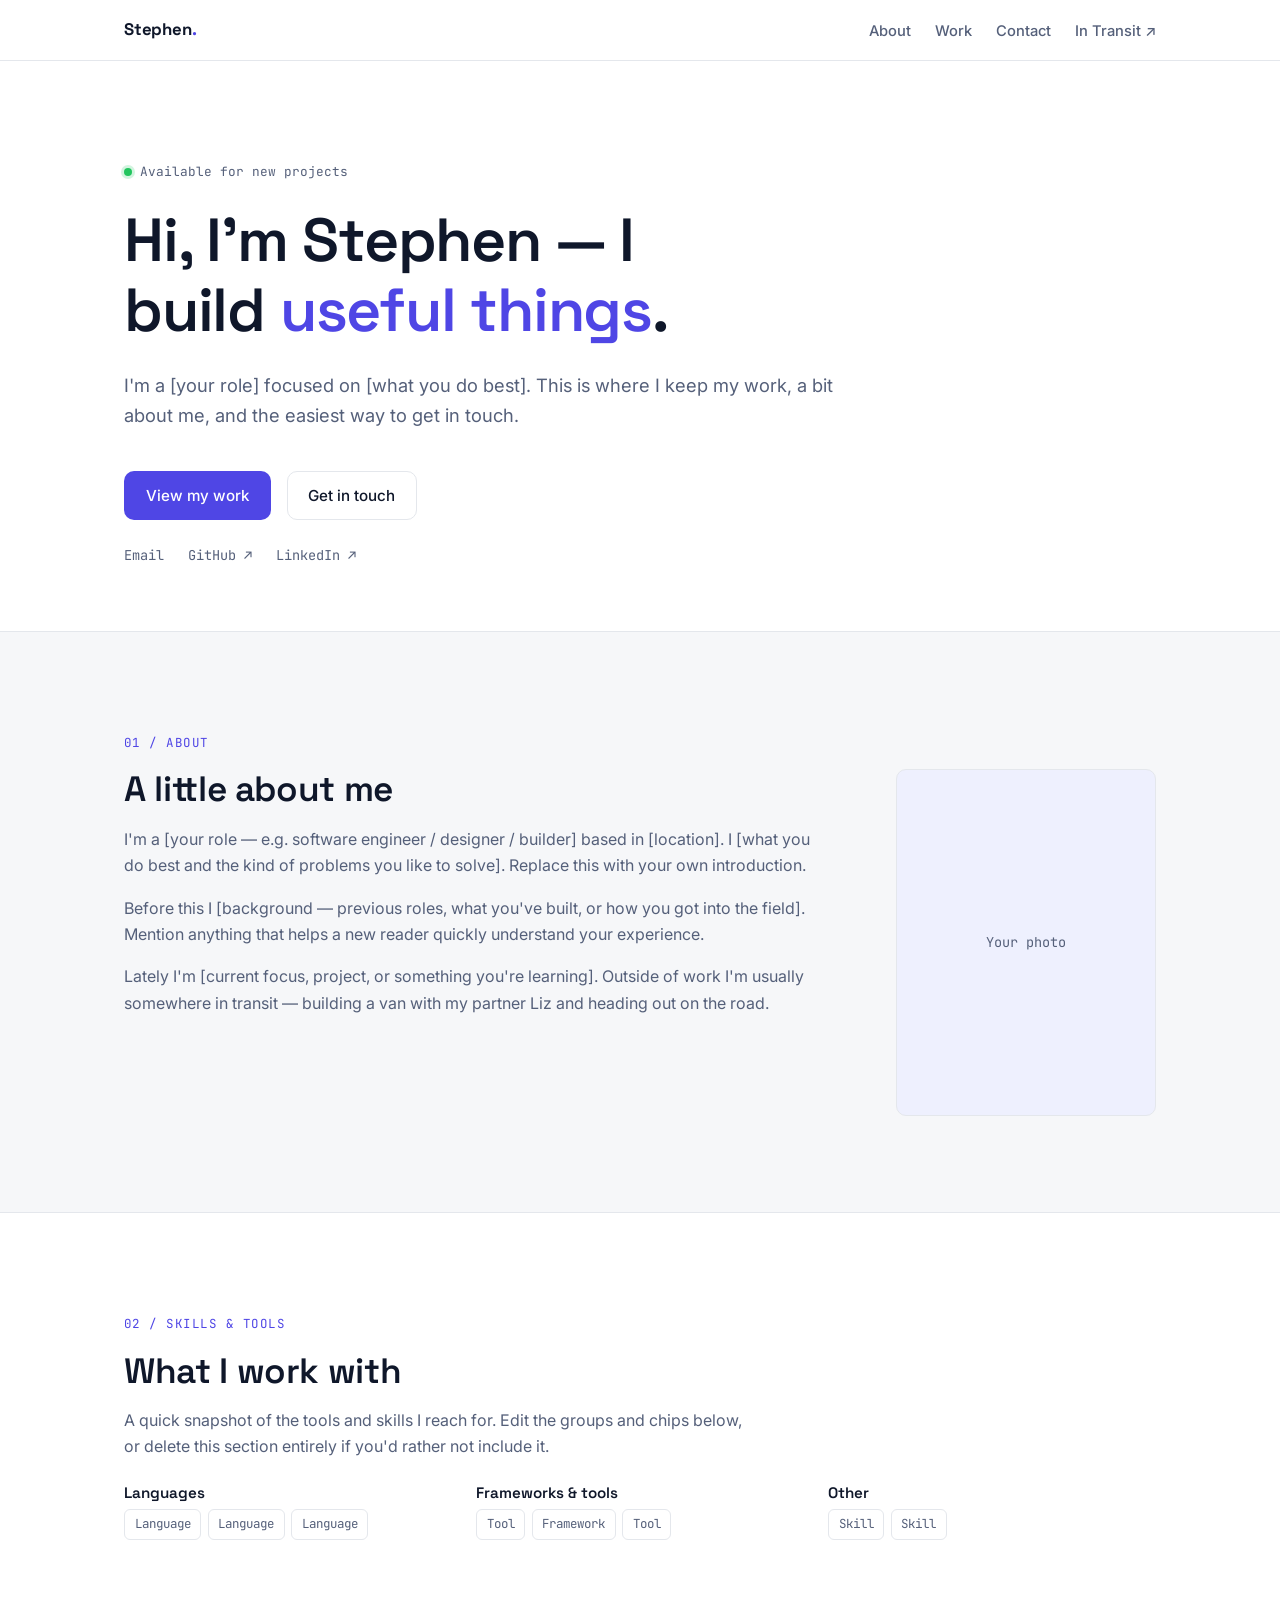
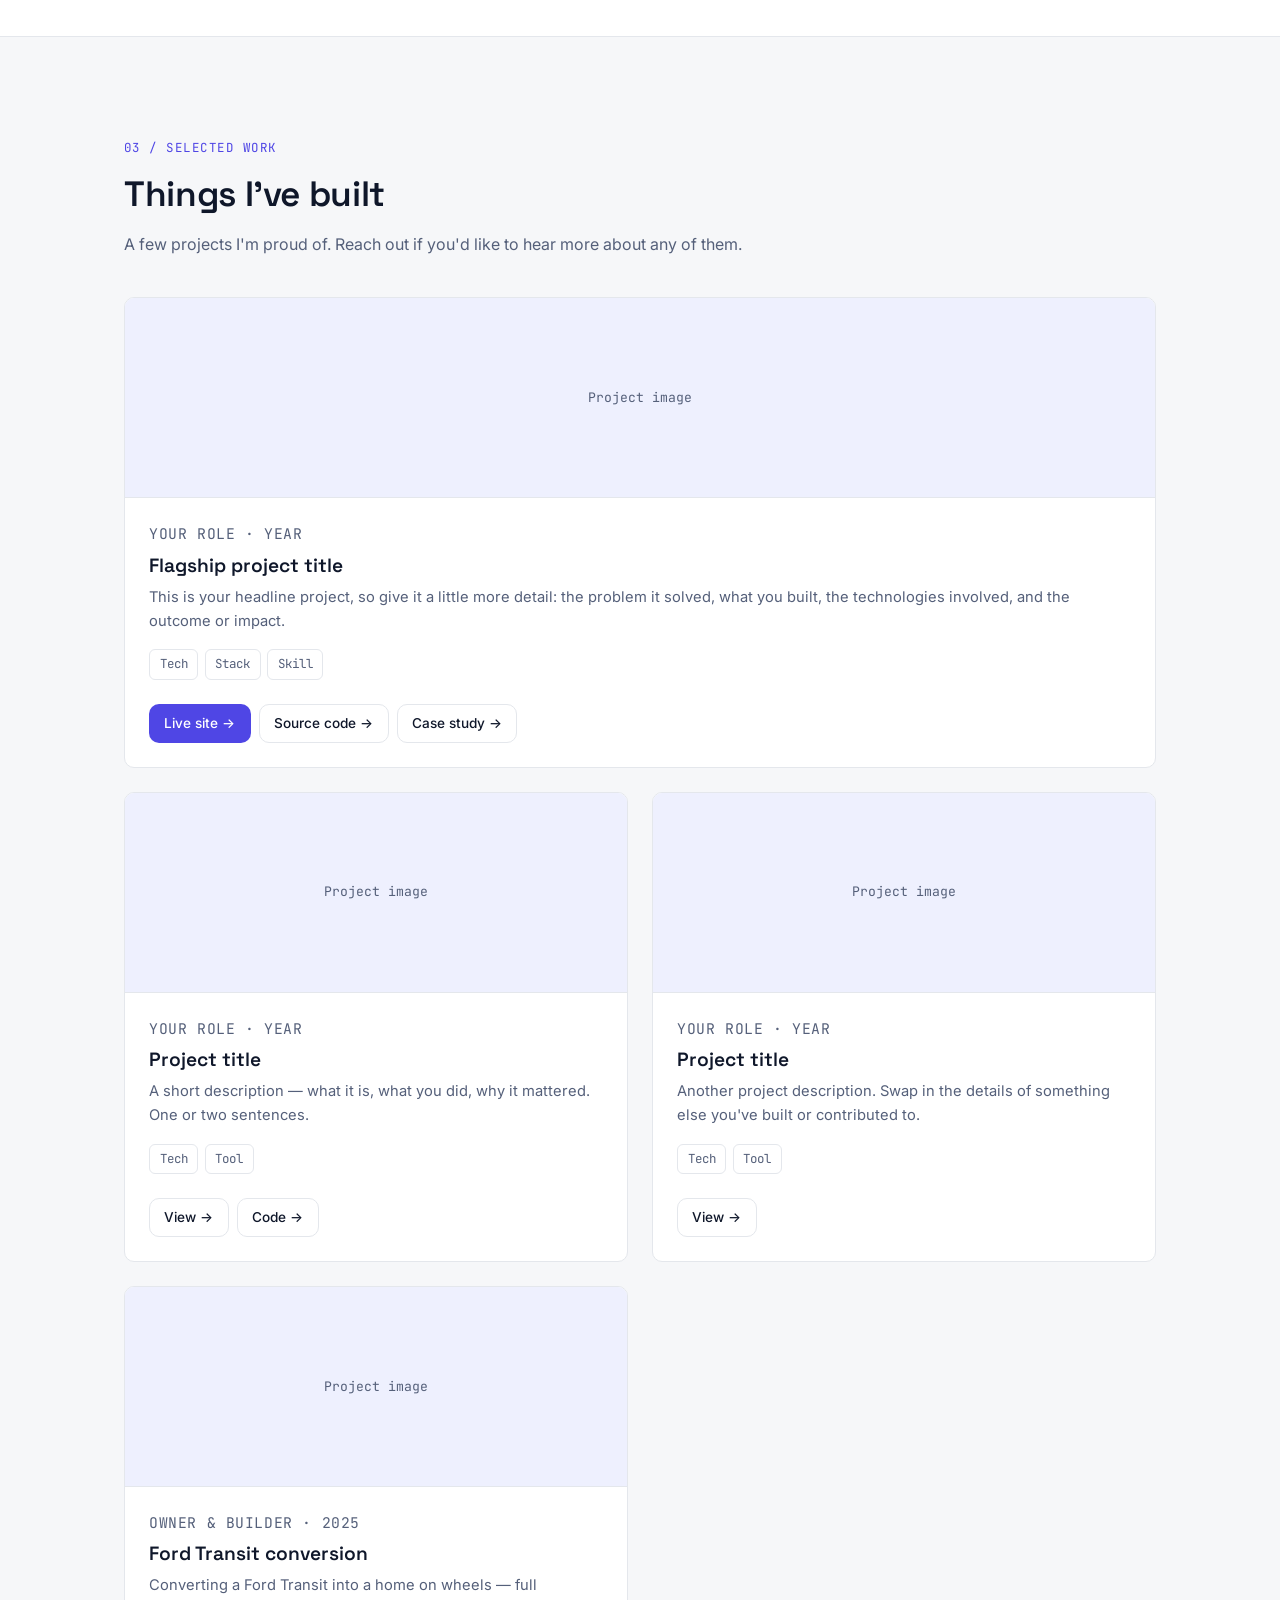
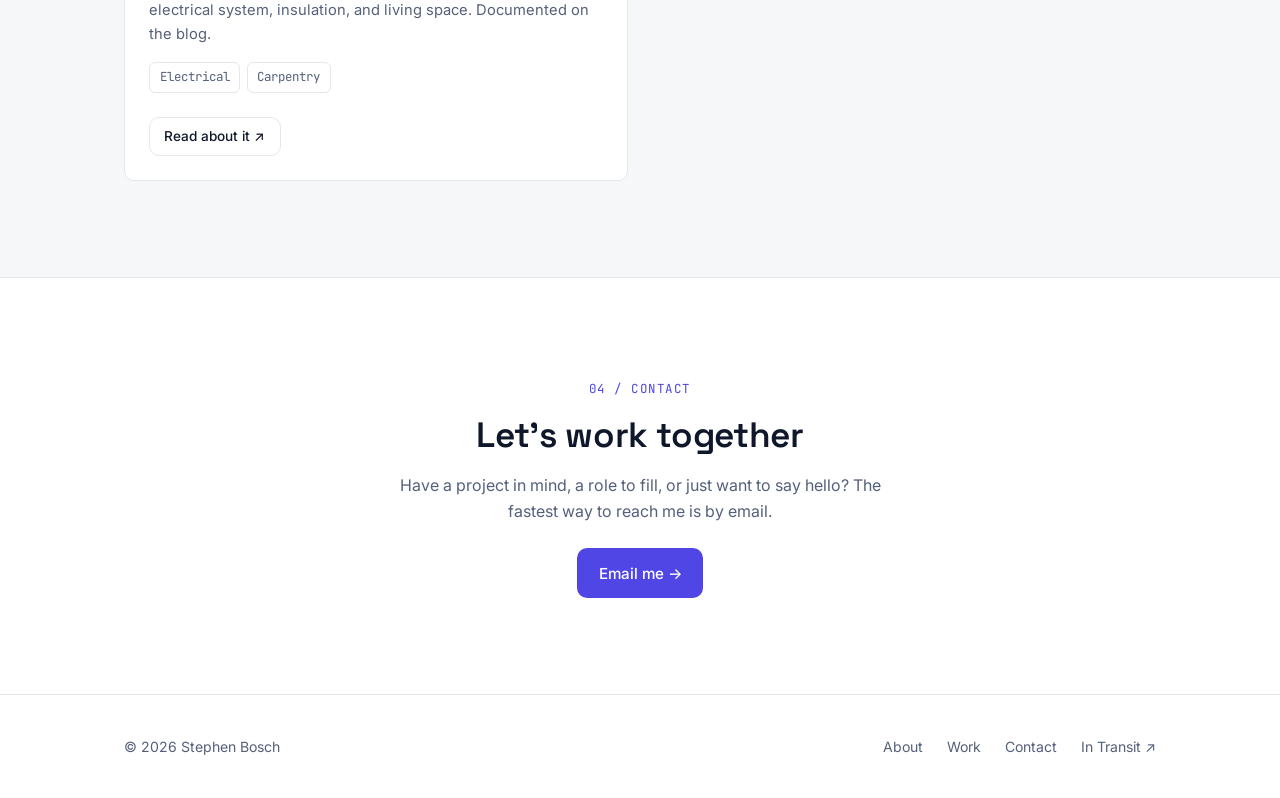
==== index.html @ b41a9374 "initial generation" ====
<!DOCTYPE html>
<html lang="en">
<head>
  <meta charset="UTF-8" />
  <meta name="viewport" content="width=device-width, initial-scale=1.0" />
  <title>Stephen Bosch — Portfolio</title>
  <meta name="description" content="Stephen Bosch — [your role]. Selected work, background, and how to get in touch." />

  <link rel="stylesheet" href="style.css" />

  <!-- Google Fonts: Space Grotesk (headings), Inter (body), JetBrains Mono (labels) -->
  <link rel="preconnect" href="https://fonts.googleapis.com" />
  <link rel="preconnect" href="https://fonts.gstatic.com" crossorigin />
  <link href="https://fonts.googleapis.com/css2?family=Inter:wght@400;500&family=JetBrains+Mono:wght@400;500&family=Space+Grotesk:wght@500;600;700&display=swap" rel="stylesheet" />
</head>

<body>

  <!-- ============================ NAV ============================ -->
  <nav class="nav">
    <div class="nav-inner">
      <!-- Your name is the logo. The <span> part shows in the accent colour. -->
      <a href="index.html" class="nav-logo">Stephen<span>.</span></a>
      <ul class="nav-links">
        <li><a href="#about">About</a></li>
        <li><a href="#work">Work</a></li>
        <li><a href="#contact">Contact</a></li>
        <!-- Link across to your travel blog -->
        <li><a href="https://2intransit.com">In Transit ↗</a></li>
      </ul>
    </div>
  </nav>


  <!-- ============================ HERO ============================ -->
  <header class="section hero">
    <div class="container">
      <!-- Optional availability line. Edit or delete. -->
      <p class="status">Available for new projects</p>

      <h1>
        <!--
          HERO HEADLINE — one short, confident line. The word wrapped in
          <span class="accent"> is shown in the accent colour.
          Examples: "Software engineer &amp; <span class='accent'>builder</span>."
                     "I design and build <span class='accent'>useful things</span>."
        -->
        Hi, I'm Stephen — I build <span class="accent">useful things</span>.
      </h1>

      <p class="hero-sub">
        <!--
          One or two sentences: what you do and who you help. This site is
          your professional home, separate from the travel blog.
          Example: "I'm a [role] focused on [what you do]. I care about
          [what matters to you in your work]."
        -->
        I'm a [your role] focused on [what you do best]. This is where I keep
        my work, a bit about me, and the easiest way to get in touch.
      </p>

      <div class="hero-actions">
        <a href="#work" class="btn btn-primary">View my work</a>
        <a href="#contact" class="btn btn-ghost">Get in touch</a>
      </div>

      <!--
        Quick links. Replace the href="#" with real URLs, or delete any you
        don't use. For email use: href="mailto:sabosch2@gmail.com"
      -->
      <div class="hero-links">
        <a href="mailto:sabosch2@gmail.com">Email</a>
        <a href="#">GitHub ↗</a>
        <a href="#">LinkedIn ↗</a>
      </div>
    </div>
  </header>


  <!-- ============================ ABOUT / BIO ============================ -->
  <section id="about" class="section section--alt">
    <div class="container">
      <span class="eyebrow">01 / About</span>
      <div class="about-grid">
        <div class="about-body">
          <h2>A little about me</h2>

          <!--
            BIO — 2 to 4 short paragraphs, written in the first person.
            A good structure:
              1. Who you are and what you do now.
              2. Your background and experience.
              3. What you're working on or excited about.
          -->
          <p style="margin-top: var(--sp-2);">
            I'm a [your role — e.g. software engineer / designer / builder]
            based in [location]. I [what you do best and the kind of problems
            you like to solve]. Replace this with your own introduction.
          </p>
          <p>
            Before this I [background — previous roles, what you've built, or
            how you got into the field]. Mention anything that helps a new
            reader quickly understand your experience.
          </p>
          <p>
            Lately I'm [current focus, project, or something you're learning].
            Outside of work I'm usually somewhere in transit — building a van
            with my partner Liz and heading out on the road.
          </p>

          <!--
            OPTIONAL: résumé / CV link. Add your file to the repo (e.g.
            cv.pdf next to this page) then uncomment the button below.
          -->
          <!-- <a href="cv.pdf" class="btn btn-ghost btn--sm" style="margin-top: var(--sp-3);">Download CV →</a> -->
        </div>

        <!-- Photo. Replace the placeholder text with an <img> when ready:
             <img src="stephen.jpg" alt="Stephen Bosch" /> -->
        <div class="about-photo">
          <span>Your photo</span>
        </div>
      </div>
    </div>
  </section>


  <!-- ============================ SKILLS ============================ -->
  <section id="skills" class="section">
    <div class="container">
      <span class="eyebrow">02 / Skills &amp; tools</span>
      <h2>What I work with</h2>
      <p class="section-lead">
        A quick snapshot of the tools and skills I reach for. Edit the groups
        and chips below, or delete this section entirely if you'd rather not
        include it.
      </p>

      <!-- Each "skill-group" is a labelled cluster of chips. Copy a group to add more. -->
      <div class="skills-groups">
        <div class="skill-group">
          <h3>Languages</h3>
          <div class="chips">
            <span class="chip">Language</span>
            <span class="chip">Language</span>
            <span class="chip">Language</span>
          </div>
        </div>
        <div class="skill-group">
          <h3>Frameworks &amp; tools</h3>
          <div class="chips">
            <span class="chip">Tool</span>
            <span class="chip">Framework</span>
            <span class="chip">Tool</span>
          </div>
        </div>
        <div class="skill-group">
          <h3>Other</h3>
          <div class="chips">
            <span class="chip">Skill</span>
            <span class="chip">Skill</span>
          </div>
        </div>
      </div>
    </div>
  </section>


  <!-- ============================ PROJECTS ============================ -->
  <!--
    HOW THIS SECTION WORKS
    ----------------------
    Each project is one ".card" block. To add a project, copy a whole card
    (from <article class="card"> to its </article>) and paste it in the grid.
    To remove one, delete the whole block.

    Card parts:
      • Media  — a screenshot/photo, or the placeholder box.
      • Role   — your role and year (e.g. "Lead developer · 2024").
      • Title  — the project name.
      • Text   — 1–3 sentences: what it is, what you did, the result.
      • Tags   — the tech / tools used (the small chips).
      • Links  — buttons to a live site, code, or a write-up.

    Add class "card--featured" to make a card span the full width (see the
    first one) — use it to highlight your strongest project.
  -->
  <section id="work" class="section section--alt">
    <div class="container">
      <span class="eyebrow">03 / Selected work</span>
      <h2>Things I've built</h2>
      <p class="section-lead">
        A few projects I'm proud of. Reach out if you'd like to hear more
        about any of them.
      </p>

      <div class="project-grid">

        <!-- ===== FEATURED PROJECT (full width) ===== -->
        <article class="card card--featured">
          <!-- Real image: replace this line with
               <div class="card-media"><img src="project-one.jpg" alt="..." /></div> -->
          <div class="card-media">Project image</div>
          <div class="card-body">
            <p class="card-role">Your role · Year</p>
            <h3>Flagship project title</h3>
            <p>
              This is your headline project, so give it a little more detail:
              the problem it solved, what you built, the technologies involved,
              and the outcome or impact.
            </p>
            <div class="card-tags">
              <span class="chip">Tech</span>
              <span class="chip">Stack</span>
              <span class="chip">Skill</span>
            </div>
            <div class="card-links">
              <a href="#" class="btn btn-primary btn--sm">Live site →</a>
              <a href="#" class="btn btn-ghost btn--sm">Source code →</a>
              <a href="#" class="btn btn-ghost btn--sm">Case study →</a>
            </div>
          </div>
        </article>

        <!-- ===== PROJECT CARD (copy this block for each new project) ===== -->
        <article class="card">
          <div class="card-media">Project image</div>
          <div class="card-body">
            <p class="card-role">Your role · Year</p>
            <h3>Project title</h3>
            <p>
              A short description — what it is, what you did, why it mattered.
              One or two sentences.
            </p>
            <div class="card-tags">
              <span class="chip">Tech</span>
              <span class="chip">Tool</span>
            </div>
            <div class="card-links">
              <a href="#" class="btn btn-ghost btn--sm">View →</a>
              <a href="#" class="btn btn-ghost btn--sm">Code →</a>
            </div>
          </div>
        </article>

        <!-- ===== PROJECT CARD ===== -->
        <article class="card">
          <div class="card-media">Project image</div>
          <div class="card-body">
            <p class="card-role">Your role · Year</p>
            <h3>Project title</h3>
            <p>
              Another project description. Swap in the details of something
              else you've built or contributed to.
            </p>
            <div class="card-tags">
              <span class="chip">Tech</span>
              <span class="chip">Tool</span>
            </div>
            <div class="card-links">
              <a href="#" class="btn btn-ghost btn--sm">View →</a>
            </div>
          </div>
        </article>

        <!-- ===== EXAMPLE: THE VAN BUILD =====
             A filled-in example so you can see how a real card looks.
             Keep it, edit it, or delete it. -->
        <article class="card">
          <div class="card-media">Project image</div>
          <div class="card-body">
            <p class="card-role">Owner &amp; builder · 2025</p>
            <h3>Ford Transit conversion</h3>
            <p>
              Converting a Ford Transit into a home on wheels — full electrical
              system, insulation, and living space. Documented on the blog.
            </p>
            <div class="card-tags">
              <span class="chip">Electrical</span>
              <span class="chip">Carpentry</span>
            </div>
            <div class="card-links">
              <a href="https://2intransit.com" class="btn btn-ghost btn--sm">Read about it ↗</a>
            </div>
          </div>
        </article>

      </div>
    </div>
  </section>


  <!-- ============================ CONTACT ============================ -->
  <section id="contact" class="section">
    <div class="container contact">
      <span class="eyebrow">04 / Contact</span>
      <h2>Let's work together</h2>
      <p>
        <!-- A line inviting people to reach out. Edit to taste. -->
        Have a project in mind, a role to fill, or just want to say hello?
        The fastest way to reach me is by email.
      </p>
      <a href="mailto:sabosch2@gmail.com" class="btn btn-primary">Email me →</a>
    </div>
  </section>


  <!-- ============================ FOOTER ============================ -->
  <footer class="footer">
    <div class="footer-inner">
      <p>© <span id="year"></span> Stephen Bosch</p>
      <nav class="footer-links">
        <a href="#about">About</a>
        <a href="#work">Work</a>
        <a href="#contact">Contact</a>
        <a href="https://2intransit.com">In Transit ↗</a>
      </nav>
    </div>
  </footer>

  <!-- Fills in the current year automatically -->
  <script>document.getElementById('year').textContent = new Date().getFullYear();</script>

</body>
</html>
---- style.css ----
/* =========================================================================
   stephen-bosch.com — portfolio stylesheet
   -------------------------------------------------------------------------
   This is a STANDALONE site, separate from the In Transit travel blog.
   It has its own look on purpose: a modern, technical portfolio style
   rather than the warm serif style of 2intransit.com.

   The file is organised top-to-bottom:
     1. Design tokens (colours, fonts, spacing) — change these to re-theme.
     2. Base / resets
     3. Layout helpers (container, sections)
     4. Navigation
     5. Buttons
     6. Hero
     7. About / bio
     8. Skills
     9. Projects
     10. Contact + footer
     11. Responsive tweaks
   ========================================================================= */

/* ============================ 1. DESIGN TOKENS ========================== */
:root {
  /* Colours — tweak the accent to re-brand the whole site */
  --bg:          #ffffff;   /* page background */
  --bg-alt:      #f6f7f9;   /* tinted section background */
  --ink:         #0f172a;   /* main text (near-black navy) */
  --ink-soft:    #55607a;   /* muted / secondary text */
  --line:        #e4e7ec;   /* borders and dividers */
  --accent:      #4f46e5;   /* primary accent (indigo) */
  --accent-dark: #3f37c9;   /* accent on hover */
  --accent-soft: #eef0fe;   /* very light accent tint */

  /* Fonts — loaded from Google Fonts in index.html <head> */
  --font-head: 'Space Grotesk', 'Segoe UI', system-ui, sans-serif;
  --font-body: 'Inter', system-ui, -apple-system, sans-serif;
  --font-mono: 'JetBrains Mono', ui-monospace, 'SF Mono', monospace;

  /* Spacing scale */
  --sp-1: 0.5rem;
  --sp-2: 1rem;
  --sp-3: 1.5rem;
  --sp-4: 2.5rem;
  --sp-5: 4rem;
  --sp-6: 6rem;

  --maxw: 1080px;   /* max content width */
  --radius: 10px;   /* rounded-corner size */
}

/* ============================ 2. BASE / RESET =========================== */
* { box-sizing: border-box; margin: 0; padding: 0; }

html { scroll-behavior: smooth; }

body {
  font-family: var(--font-body);
  color: var(--ink);
  background: var(--bg);
  line-height: 1.65;
  -webkit-font-smoothing: antialiased;
}

h1, h2, h3 { font-family: var(--font-head); line-height: 1.15; font-weight: 600; }
h1 { font-size: clamp(2.4rem, 6vw, 3.8rem); letter-spacing: -0.02em; }
h2 { font-size: clamp(1.6rem, 3.5vw, 2.2rem); letter-spacing: -0.01em; }
h3 { font-size: 1.2rem; }

p { color: var(--ink-soft); }

a { color: var(--accent); text-decoration: none; transition: color 150ms ease; }
a:hover { color: var(--accent-dark); }

/* Small monospace label used above section headings, e.g. "01 / ABOUT" */
.eyebrow {
  font-family: var(--font-mono);
  font-size: 0.78rem;
  letter-spacing: 0.12em;
  text-transform: uppercase;
  color: var(--accent);
  display: inline-block;
  margin-bottom: var(--sp-2);
}

/* ============================ 3. LAYOUT ================================= */
.container { max-width: var(--maxw); margin-inline: auto; padding-inline: var(--sp-3); }

.section { padding-block: var(--sp-6); }
.section--alt { background: var(--bg-alt); border-block: 1px solid var(--line); }
.section-lead { max-width: 620px; margin-top: var(--sp-2); }

/* ============================ 4. NAVIGATION ============================= */
.nav {
  position: sticky; top: 0; z-index: 50;
  background: rgba(255,255,255,0.85);
  backdrop-filter: saturate(180%) blur(10px);
  border-bottom: 1px solid var(--line);
}
.nav-inner {
  max-width: var(--maxw); margin-inline: auto;
  padding: var(--sp-2) var(--sp-3);
  display: flex; align-items: center; justify-content: space-between;
}
.nav-logo {
  font-family: var(--font-head); font-weight: 700; font-size: 1.05rem;
  color: var(--ink); letter-spacing: -0.01em;
}
.nav-logo span { color: var(--accent); }
.nav-links { list-style: none; display: flex; gap: var(--sp-3); align-items: center; }
.nav-links a { color: var(--ink-soft); font-size: 0.92rem; font-weight: 500; }
.nav-links a:hover { color: var(--ink); }

/* ============================ 5. BUTTONS =============================== */
.btn {
  display: inline-flex; align-items: center; gap: 0.4rem;
  font-family: var(--font-body); font-weight: 500; font-size: 0.95rem;
  padding: 0.7rem 1.3rem; border-radius: var(--radius);
  border: 1px solid transparent; cursor: pointer;
  transition: background 150ms ease, border-color 150ms ease, color 150ms ease;
}
.btn-primary { background: var(--accent); color: #fff; }
.btn-primary:hover { background: var(--accent-dark); color: #fff; }
.btn-ghost { background: transparent; color: var(--ink); border-color: var(--line); }
.btn-ghost:hover { border-color: var(--accent); color: var(--accent); }
.btn--sm { padding: 0.45rem 0.9rem; font-size: 0.85rem; }

/* ============================ 6. HERO ================================== */
.hero { padding-block: var(--sp-6) var(--sp-5); }
.hero .status {
  font-family: var(--font-mono); font-size: 0.8rem; color: var(--ink-soft);
  display: inline-flex; align-items: center; gap: 0.5rem; margin-bottom: var(--sp-3);
}
.hero .status::before {
  content: ""; width: 8px; height: 8px; border-radius: 50%;
  background: #22c55e; box-shadow: 0 0 0 3px rgba(34,197,94,0.2);
}
.hero h1 { max-width: 15ch; }
.hero h1 .accent { color: var(--accent); }
.hero-sub { font-size: 1.15rem; max-width: 60ch; margin-top: var(--sp-3); }
.hero-actions { display: flex; gap: var(--sp-2); margin-top: var(--sp-4); flex-wrap: wrap; }

/* Row of small text links (email / GitHub / LinkedIn) under the hero */
.hero-links { display: flex; gap: var(--sp-3); margin-top: var(--sp-3); flex-wrap: wrap; }
.hero-links a { font-family: var(--font-mono); font-size: 0.85rem; color: var(--ink-soft); }
.hero-links a:hover { color: var(--accent); }

/* ============================ 7. ABOUT / BIO =========================== */
.about-grid {
  display: grid; grid-template-columns: 1fr 260px; gap: var(--sp-5); align-items: start;
}
.about-body p + p { margin-top: var(--sp-2); }
.about-photo {
  aspect-ratio: 3 / 4; border-radius: var(--radius);
  background: var(--accent-soft); border: 1px solid var(--line);
  display: flex; align-items: center; justify-content: center;
  color: var(--ink-soft); font-family: var(--font-mono); font-size: 0.85rem;
  overflow: hidden;
}
.about-photo img { width: 100%; height: 100%; object-fit: cover; }

/* ============================ 8. SKILLS =============================== */
.skills-groups { display: grid; grid-template-columns: repeat(auto-fit, minmax(220px, 1fr)); gap: var(--sp-3); margin-top: var(--sp-3); }
.skill-group h3 { font-size: 0.95rem; margin-bottom: var(--sp-1); }
.chips { display: flex; flex-wrap: wrap; gap: 0.4rem; }
.chip {
  font-family: var(--font-mono); font-size: 0.78rem; color: var(--ink-soft);
  background: var(--bg); border: 1px solid var(--line);
  padding: 0.25rem 0.6rem; border-radius: 6px;
}

/* ============================ 9. PROJECTS ============================= */
.project-grid { display: grid; grid-template-columns: repeat(auto-fill, minmax(340px, 1fr)); gap: var(--sp-3); margin-top: var(--sp-4); }
.card {
  display: flex; flex-direction: column;
  border: 1px solid var(--line); border-radius: var(--radius); overflow: hidden;
  background: var(--bg); transition: border-color 150ms ease, transform 150ms ease, box-shadow 150ms ease;
}
.card:hover { border-color: var(--accent); transform: translateY(-2px); box-shadow: 0 10px 30px rgba(15,23,42,0.06); }
.card--featured { grid-column: 1 / -1; }

.card-media {
  height: 200px; background: var(--accent-soft);
  display: flex; align-items: center; justify-content: center;
  color: var(--ink-soft); font-family: var(--font-mono); font-size: 0.82rem;
  border-bottom: 1px solid var(--line);
}
.card-media img { width: 100%; height: 100%; object-fit: cover; display: block; }

.card-body { padding: var(--sp-3); display: flex; flex-direction: column; flex: 1; }
.card-role { font-family: var(--font-mono); font-size: 0.75rem; letter-spacing: 0.04em; text-transform: uppercase; color: var(--ink-soft); margin-bottom: var(--sp-1); }
.card-body h3 { margin-bottom: var(--sp-1); }
.card-body p { font-size: 0.92rem; }
.card-tags { display: flex; flex-wrap: wrap; gap: 0.4rem; margin-top: var(--sp-2); }
.card-links { display: flex; flex-wrap: wrap; gap: var(--sp-1); margin-top: auto; padding-top: var(--sp-3); }

/* ============================ 10. CONTACT + FOOTER ===================== */
.contact { text-align: center; }
.contact h2 { margin-bottom: var(--sp-2); }
.contact p { max-width: 52ch; margin-inline: auto; }
.contact .btn { margin-top: var(--sp-3); }

.footer { border-top: 1px solid var(--line); padding-block: var(--sp-4); }
.footer-inner {
  max-width: var(--maxw); margin-inline: auto; padding-inline: var(--sp-3);
  display: flex; justify-content: space-between; align-items: center; gap: var(--sp-2);
  flex-wrap: wrap; font-size: 0.88rem; color: var(--ink-soft);
}
.footer-links { display: flex; gap: var(--sp-3); }
.footer-links a { color: var(--ink-soft); }
.footer-links a:hover { color: var(--accent); }

/* ============================ 11. RESPONSIVE ========================== */
@media (max-width: 720px) {
  .about-grid { grid-template-columns: 1fr; gap: var(--sp-3); }
  .about-photo { max-width: 220px; }
  .nav-links { gap: var(--sp-2); }
  .nav-links a { font-size: 0.85rem; }
  :root { --sp-6: 4rem; --sp-5: 3rem; }
}
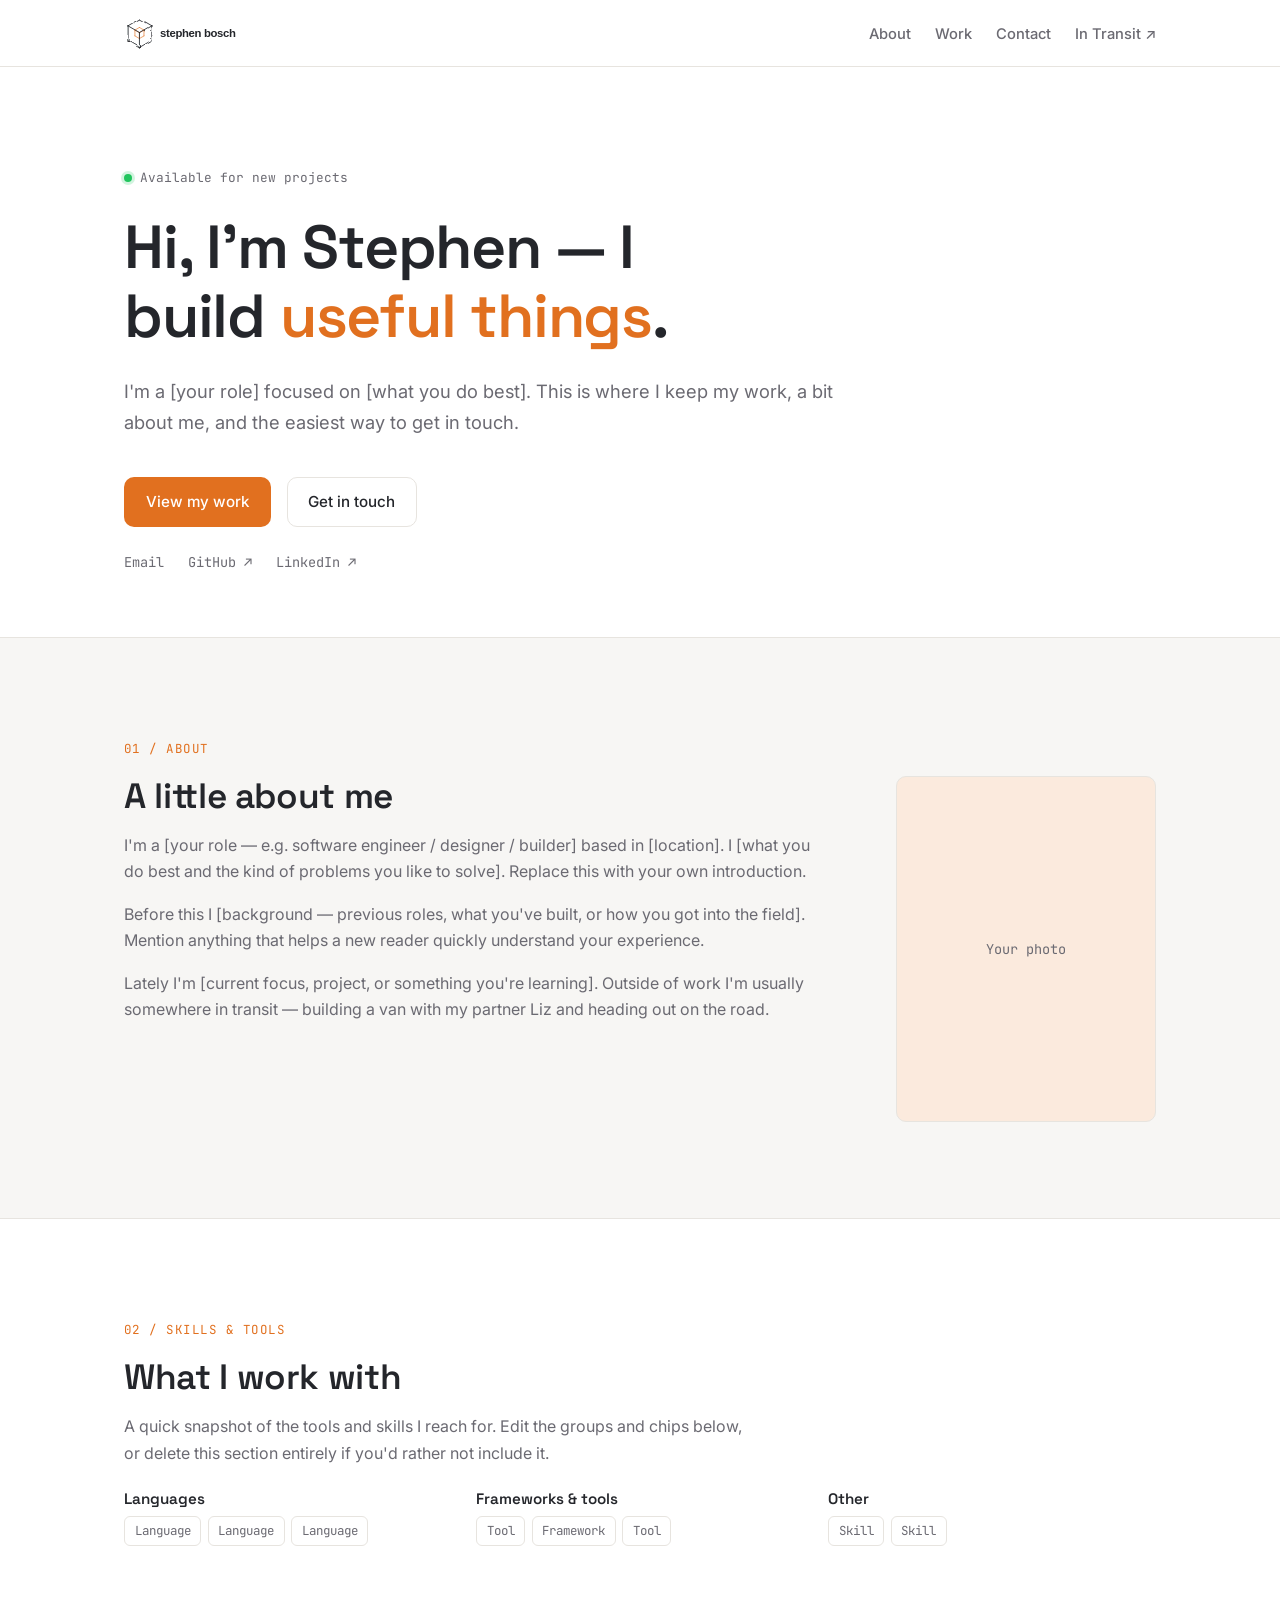
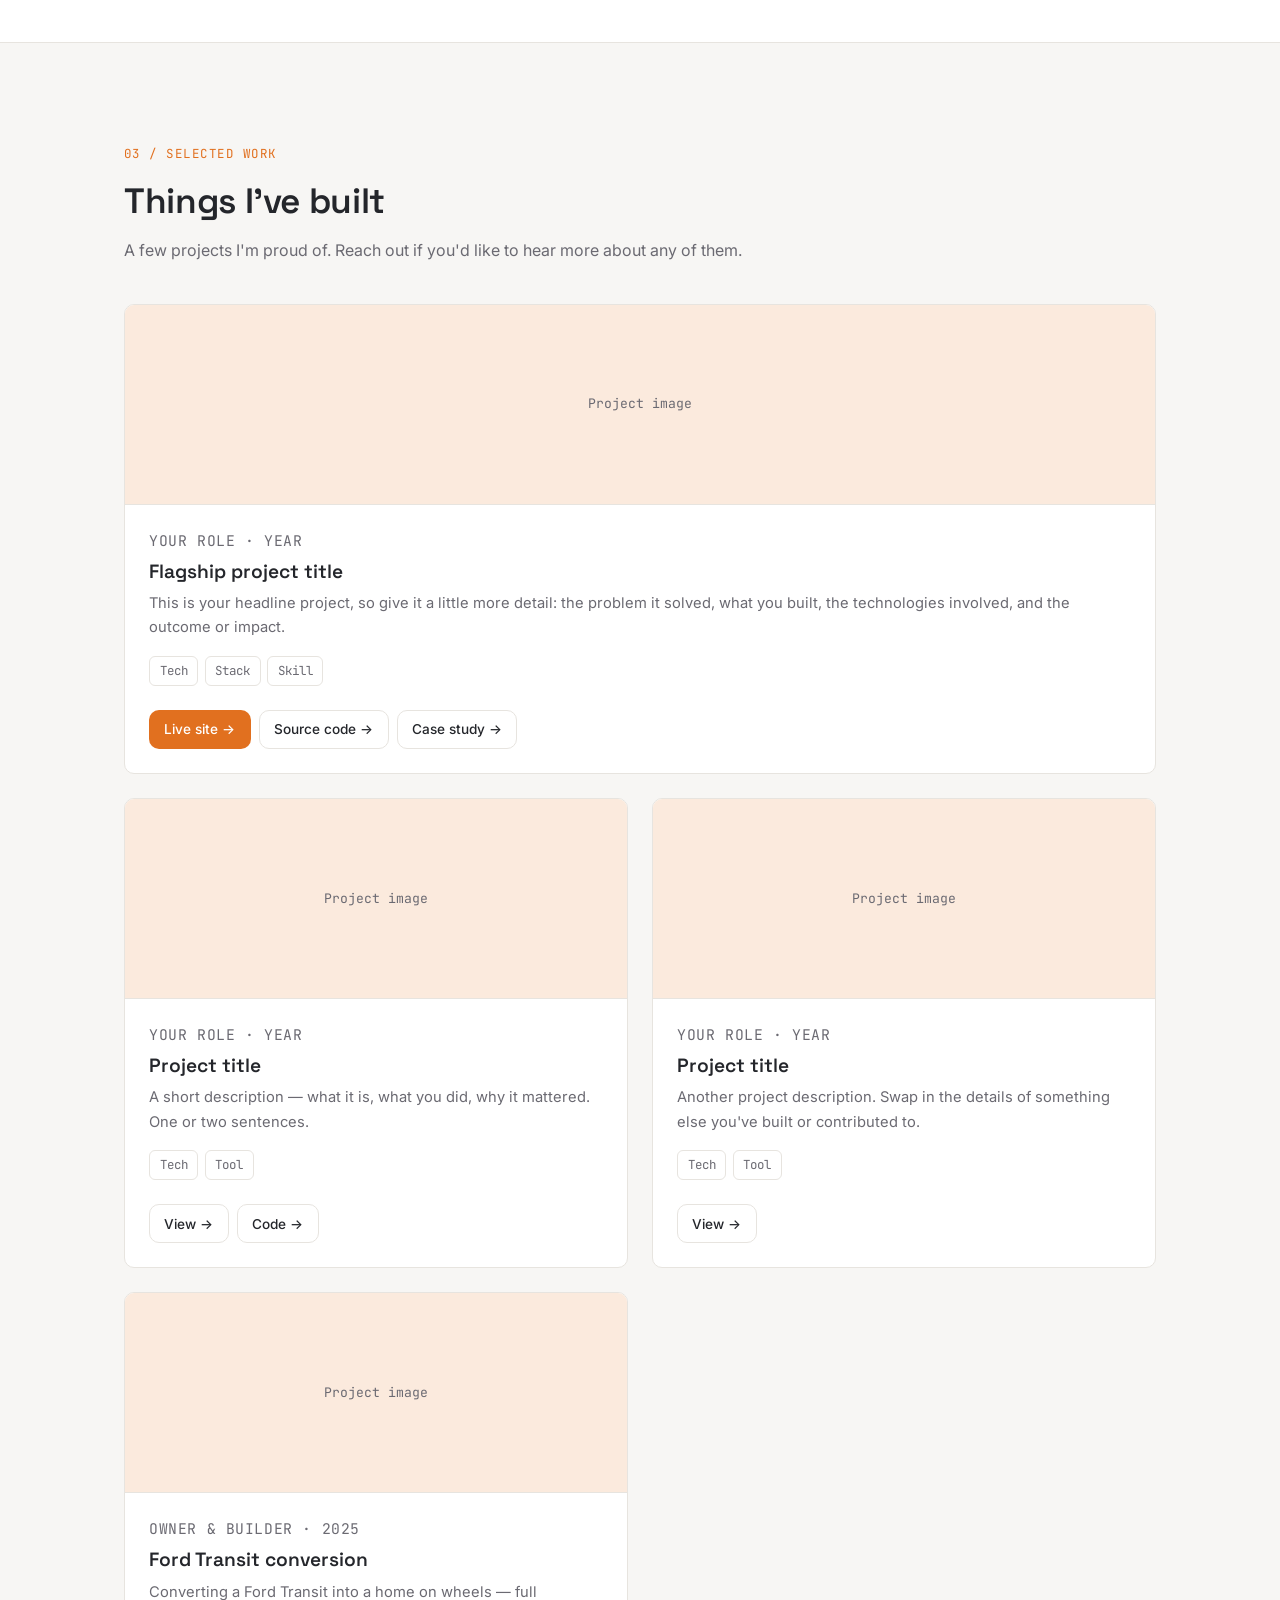
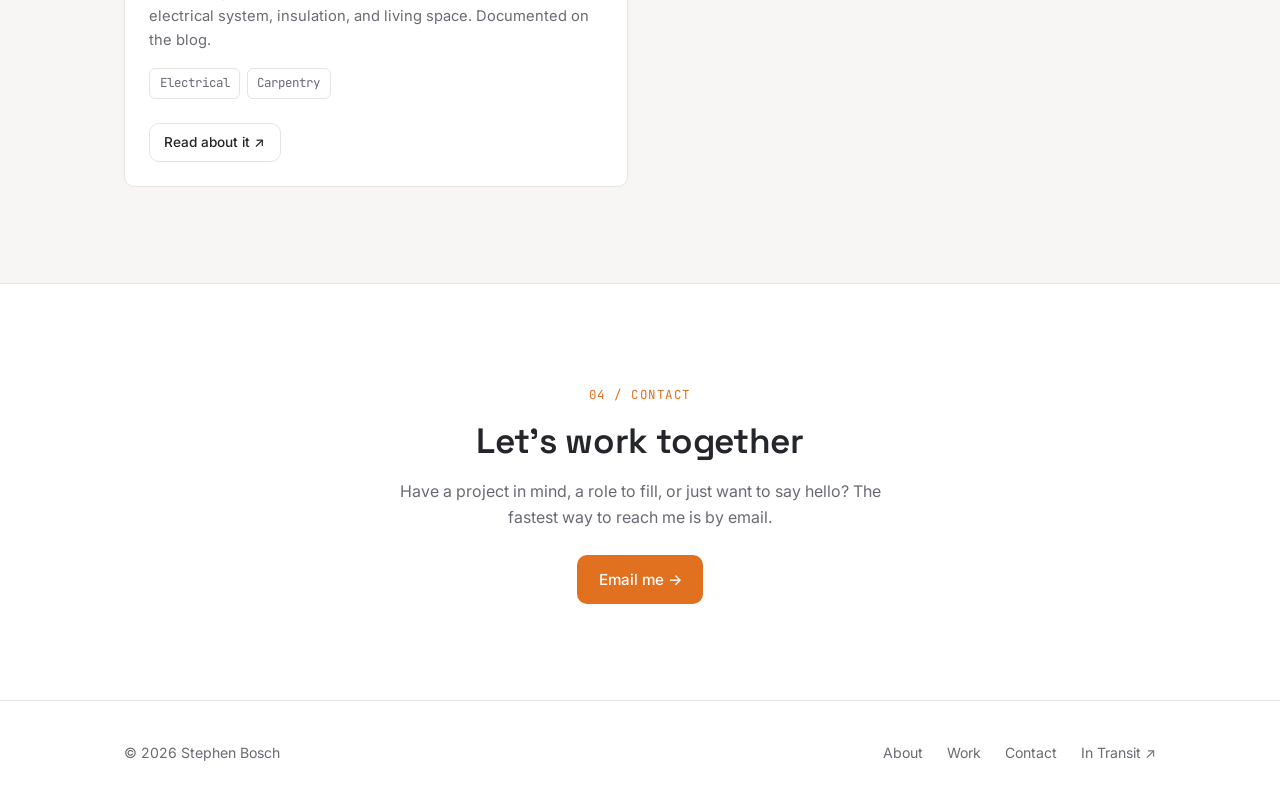
==== commit 0ac22e84: "Adding logo and other aesthetic updates" ====
--- a/index.html
+++ b/index.html
@@ -8,6 +8,11 @@
 
   <link rel="stylesheet" href="style.css" />
 
+  <!-- Favicons (the little icon shown in the browser tab) -->
+  <link rel="icon" href="assets/sb-favicon.svg" type="image/svg+xml" />
+  <link rel="icon" href="assets/sb-favicon-32.png" sizes="32x32" type="image/png" />
+  <link rel="apple-touch-icon" href="assets/sb-favicon-180.png" />
+
   <!-- Google Fonts: Space Grotesk (headings), Inter (body), JetBrains Mono (labels) -->
   <link rel="preconnect" href="https://fonts.googleapis.com" />
   <link rel="preconnect" href="https://fonts.gstatic.com" crossorigin />
@@ -19,8 +24,11 @@
   <!-- ============================ NAV ============================ -->
   <nav class="nav">
     <div class="nav-inner">
-      <!-- Your name is the logo. The <span> part shows in the accent colour. -->
-      <a href="index.html" class="nav-logo">Stephen<span>.</span></a>
+      <!-- Logo lockup (cube mark + "stephen bosch" wordmark). To go back to
+           plain text, replace the <img> with: Stephen<span>.</span> -->
+      <a href="index.html" class="nav-logo">
+        <img src="assets/sb-logo-lockup.svg" alt="Stephen Bosch" />
+      </a>
       <ul class="nav-links">
         <li><a href="#about">About</a></li>
         <li><a href="#work">Work</a></li>
--- a/style.css
+++ b/style.css
@@ -21,15 +21,16 @@
 
 /* ============================ 1. DESIGN TOKENS ========================== */
 :root {
-  /* Colours — tweak the accent to re-brand the whole site */
+  /* Colours — tweak the accent to re-brand the whole site.
+     These are matched to the logo: orange #E1701F + dark #24262B. */
   --bg:          #ffffff;   /* page background */
-  --bg-alt:      #f6f7f9;   /* tinted section background */
-  --ink:         #0f172a;   /* main text (near-black navy) */
-  --ink-soft:    #55607a;   /* muted / secondary text */
-  --line:        #e4e7ec;   /* borders and dividers */
-  --accent:      #4f46e5;   /* primary accent (indigo) */
-  --accent-dark: #3f37c9;   /* accent on hover */
-  --accent-soft: #eef0fe;   /* very light accent tint */
+  --bg-alt:      #f7f6f4;   /* tinted section background (warm) */
+  --ink:         #24262B;   /* main text (matches the logo's dark) */
+  --ink-soft:    #6b6a72;   /* muted / secondary text */
+  --line:        #e7e4df;   /* borders and dividers (warm) */
+  --accent:      #E1701F;   /* primary accent (logo orange) */
+  --accent-dark: #c25f14;   /* accent on hover */
+  --accent-soft: #fbeadd;   /* very light accent tint */
 
   /* Fonts — loaded from Google Fonts in index.html <head> */
   --font-head: 'Space Grotesk', 'Segoe UI', system-ui, sans-serif;
@@ -106,6 +107,7 @@
   color: var(--ink); letter-spacing: -0.01em;
 }
 .nav-logo span { color: var(--accent); }
+.nav-logo img { height: 34px; width: auto; display: block; }
 .nav-links { list-style: none; display: flex; gap: var(--sp-3); align-items: center; }
 .nav-links a { color: var(--ink-soft); font-size: 0.92rem; font-weight: 500; }
 .nav-links a:hover { color: var(--ink); }
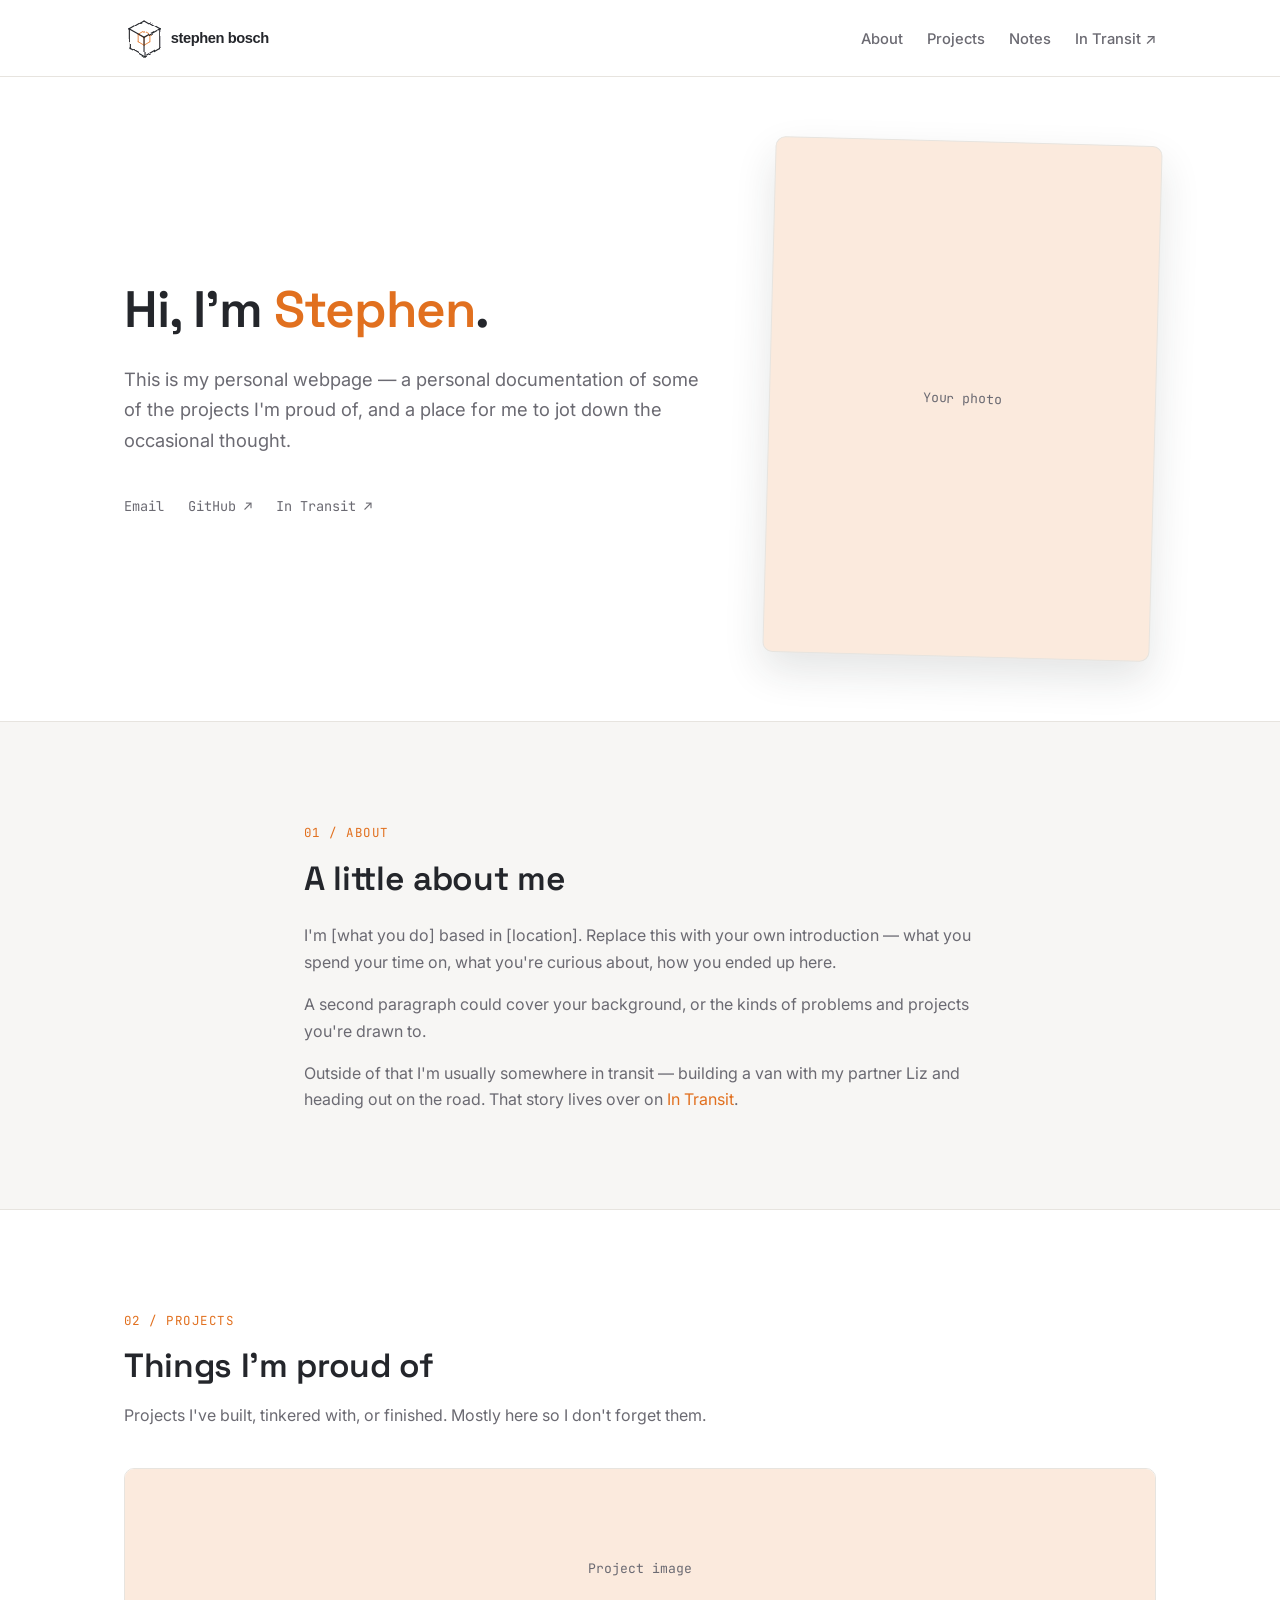
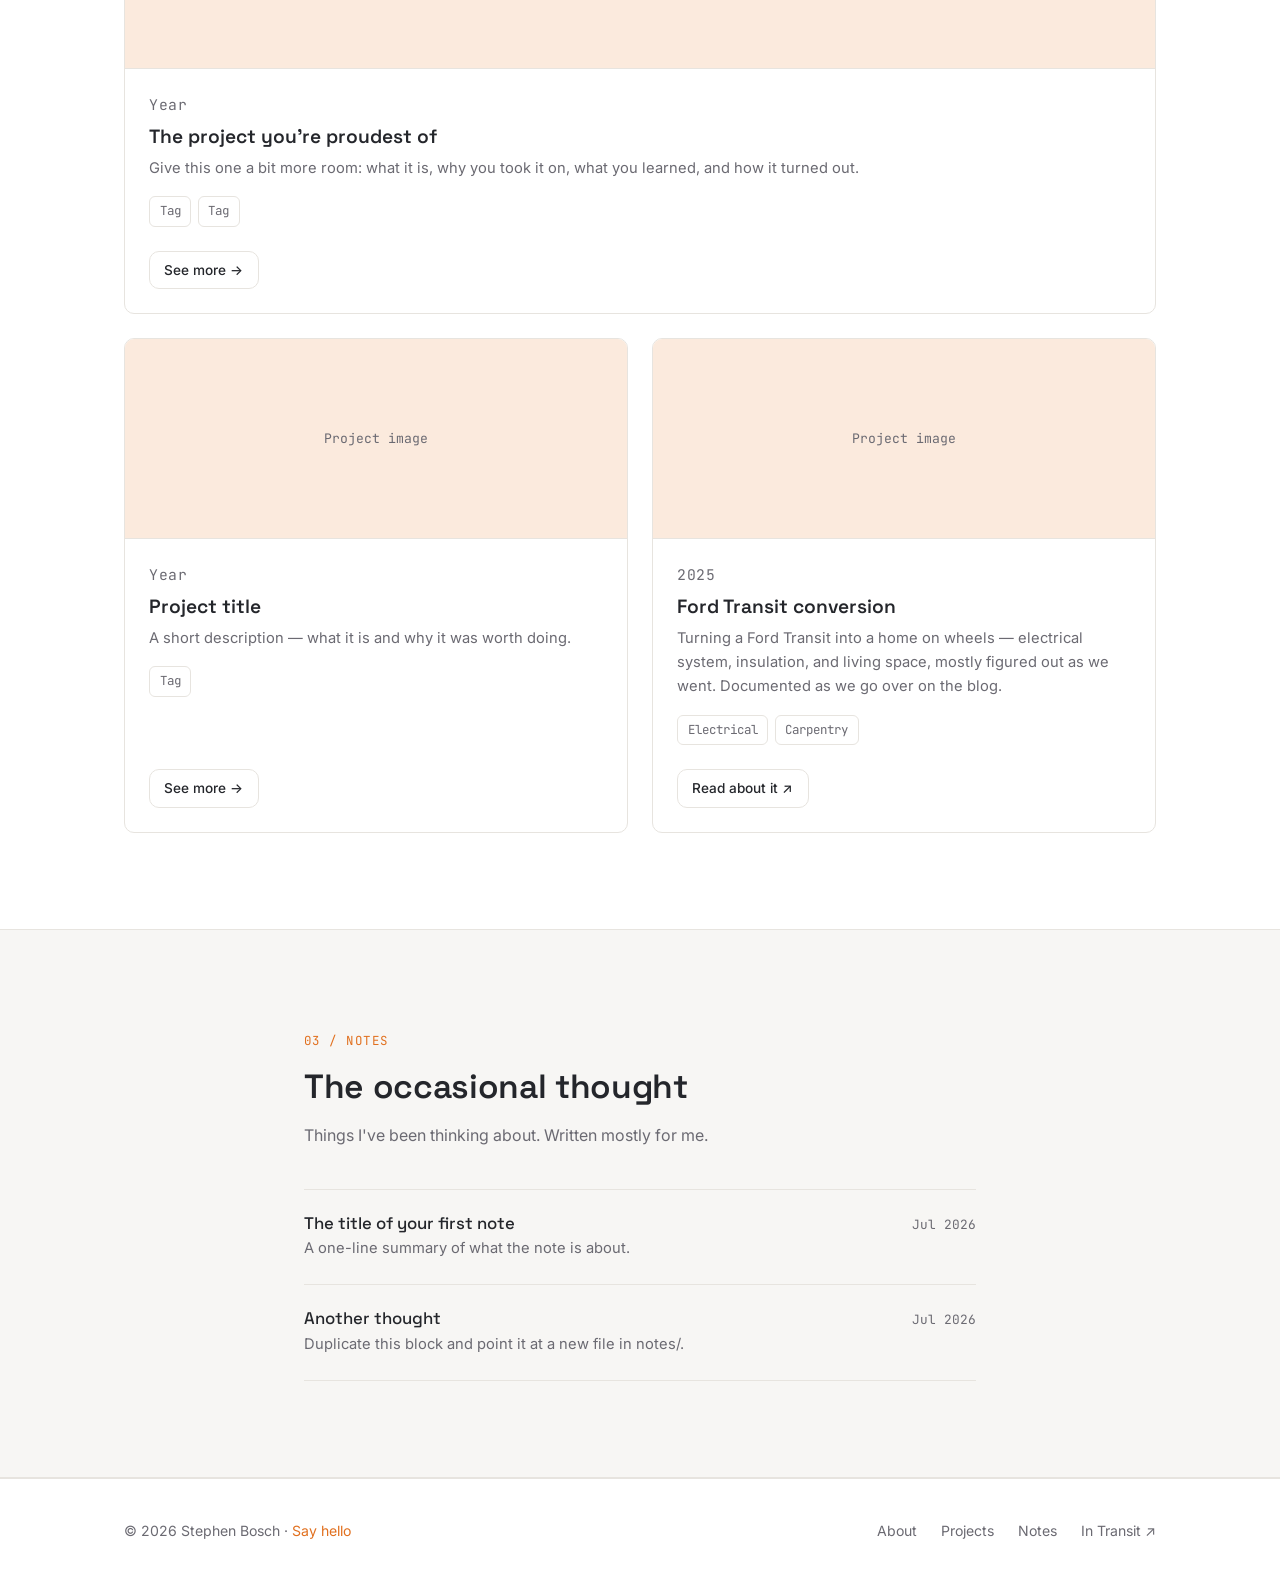
==== commit f19817a5: "misc updates" ====
--- a/index.html
+++ b/index.html
@@ -3,8 +3,8 @@
 <head>
   <meta charset="UTF-8" />
   <meta name="viewport" content="width=device-width, initial-scale=1.0" />
-  <title>Stephen Bosch — Portfolio</title>
-  <meta name="description" content="Stephen Bosch — [your role]. Selected work, background, and how to get in touch." />
+  <title>Stephen Bosch</title>
+  <meta name="description" content="Stephen Bosch's personal webpage — documentation of some of the projects I'm proud of, and a place to jot down the occasional thought." />
 
   <link rel="stylesheet" href="style.css" />
 
@@ -31,9 +31,9 @@
       </a>
       <ul class="nav-links">
         <li><a href="#about">About</a></li>
-        <li><a href="#work">Work</a></li>
-        <li><a href="#contact">Contact</a></li>
-        <!-- Link across to your travel blog -->
+        <li><a href="#projects">Projects</a></li>
+        <li><a href="#notes">Notes</a></li>
+        <!-- Link across to the travel blog -->
         <li><a href="https://2intransit.com">In Transit ↗</a></li>
       </ul>
     </div>
@@ -41,134 +41,71 @@
 
 
   <!-- ============================ HERO ============================ -->
-  <header class="section hero">
+  <!-- Intro on the left, photo on the right. -->
+  <header class="hero">
     <div class="container">
-      <!-- Optional availability line. Edit or delete. -->
-      <p class="status">Available for new projects</p>
-
-      <h1>
+      <div class="hero-grid">
+
+        <div>
+          <h1>Hi, I'm <span class="accent">Stephen</span>.</h1>
+
+          <p class="hero-sub">
+            This is my personal webpage — a personal documentation of some of
+            the projects I'm proud of, and a place for me to jot down the
+            occasional thought.
+          </p>
+
+          <!--
+            Quick links. Replace href="#" with real URLs, or delete any you
+            don't use.
+          -->
+          <div class="hero-links">
+            <a href="mailto:sabosch2@gmail.com">Email</a>
+            <a href="#">GitHub ↗</a>
+            <a href="https://2intransit.com">In Transit ↗</a>
+          </div>
+        </div>
+
         <!--
-          HERO HEADLINE — one short, confident line. The word wrapped in
-          <span class="accent"> is shown in the accent colour.
-          Examples: "Software engineer &amp; <span class='accent'>builder</span>."
-                     "I design and build <span class='accent'>useful things</span>."
+          YOUR PHOTO.
+          Once the image file is in the assets folder, replace the placeholder
+          text below with:
+            <img src="assets/stephen.jpg" alt="Stephen Bosch" />
         -->
-        Hi, I'm Stephen — I build <span class="accent">useful things</span>.
-      </h1>
-
-      <p class="hero-sub">
-        <!--
-          One or two sentences: what you do and who you help. This site is
-          your professional home, separate from the travel blog.
-          Example: "I'm a [role] focused on [what you do]. I care about
-          [what matters to you in your work]."
-        -->
-        I'm a [your role] focused on [what you do best]. This is where I keep
-        my work, a bit about me, and the easiest way to get in touch.
-      </p>
-
-      <div class="hero-actions">
-        <a href="#work" class="btn btn-primary">View my work</a>
-        <a href="#contact" class="btn btn-ghost">Get in touch</a>
+        <figure class="hero-photo">
+          <span>Your photo</span>
+        </figure>
+
       </div>
+    </div>
+  </header>
+
+
+  <!-- ============================ ABOUT ============================ -->
+  <section id="about" class="section section--alt">
+    <div class="container container--narrow">
+      <span class="eyebrow">01 / About</span>
+      <h2>A little about me</h2>
 
       <!--
-        Quick links. Replace the href="#" with real URLs, or delete any you
-        don't use. For email use: href="mailto:sabosch2@gmail.com"
+        BIO — a few short paragraphs, written in the first person. No need to
+        sell anything here; just say who you are and what you're into.
       -->
-      <div class="hero-links">
-        <a href="mailto:sabosch2@gmail.com">Email</a>
-        <a href="#">GitHub ↗</a>
-        <a href="#">LinkedIn ↗</a>
-      </div>
-    </div>
-  </header>
-
-
-  <!-- ============================ ABOUT / BIO ============================ -->
-  <section id="about" class="section section--alt">
-    <div class="container">
-      <span class="eyebrow">01 / About</span>
-      <div class="about-grid">
-        <div class="about-body">
-          <h2>A little about me</h2>
-
-          <!--
-            BIO — 2 to 4 short paragraphs, written in the first person.
-            A good structure:
-              1. Who you are and what you do now.
-              2. Your background and experience.
-              3. What you're working on or excited about.
-          -->
-          <p style="margin-top: var(--sp-2);">
-            I'm a [your role — e.g. software engineer / designer / builder]
-            based in [location]. I [what you do best and the kind of problems
-            you like to solve]. Replace this with your own introduction.
-          </p>
-          <p>
-            Before this I [background — previous roles, what you've built, or
-            how you got into the field]. Mention anything that helps a new
-            reader quickly understand your experience.
-          </p>
-          <p>
-            Lately I'm [current focus, project, or something you're learning].
-            Outside of work I'm usually somewhere in transit — building a van
-            with my partner Liz and heading out on the road.
-          </p>
-
-          <!--
-            OPTIONAL: résumé / CV link. Add your file to the repo (e.g.
-            cv.pdf next to this page) then uncomment the button below.
-          -->
-          <!-- <a href="cv.pdf" class="btn btn-ghost btn--sm" style="margin-top: var(--sp-3);">Download CV →</a> -->
-        </div>
-
-        <!-- Photo. Replace the placeholder text with an <img> when ready:
-             <img src="stephen.jpg" alt="Stephen Bosch" /> -->
-        <div class="about-photo">
-          <span>Your photo</span>
-        </div>
-      </div>
-    </div>
-  </section>
-
-
-  <!-- ============================ SKILLS ============================ -->
-  <section id="skills" class="section">
-    <div class="container">
-      <span class="eyebrow">02 / Skills &amp; tools</span>
-      <h2>What I work with</h2>
-      <p class="section-lead">
-        A quick snapshot of the tools and skills I reach for. Edit the groups
-        and chips below, or delete this section entirely if you'd rather not
-        include it.
-      </p>
-
-      <!-- Each "skill-group" is a labelled cluster of chips. Copy a group to add more. -->
-      <div class="skills-groups">
-        <div class="skill-group">
-          <h3>Languages</h3>
-          <div class="chips">
-            <span class="chip">Language</span>
-            <span class="chip">Language</span>
-            <span class="chip">Language</span>
-          </div>
-        </div>
-        <div class="skill-group">
-          <h3>Frameworks &amp; tools</h3>
-          <div class="chips">
-            <span class="chip">Tool</span>
-            <span class="chip">Framework</span>
-            <span class="chip">Tool</span>
-          </div>
-        </div>
-        <div class="skill-group">
-          <h3>Other</h3>
-          <div class="chips">
-            <span class="chip">Skill</span>
-            <span class="chip">Skill</span>
-          </div>
-        </div>
+      <div class="about-body" style="margin-top: var(--sp-3);">
+        <p>
+          I'm [what you do] based in [location]. Replace this with your own
+          introduction — what you spend your time on, what you're curious
+          about, how you ended up here.
+        </p>
+        <p>
+          A second paragraph could cover your background, or the kinds of
+          problems and projects you're drawn to.
+        </p>
+        <p>
+          Outside of that I'm usually somewhere in transit — building a van
+          with my partner Liz and heading out on the road. That story lives
+          over on <a href="https://2intransit.com">In Transit</a>.
+        </p>
       </div>
     </div>
   </section>
@@ -178,28 +115,27 @@
   <!--
     HOW THIS SECTION WORKS
     ----------------------
-    Each project is one ".card" block. To add a project, copy a whole card
-    (from <article class="card"> to its </article>) and paste it in the grid.
+    Each project is one ".card" block. To add one, copy a whole card (from
+    <article class="card"> to its </article>) and paste it into the grid.
     To remove one, delete the whole block.
 
     Card parts:
-      • Media  — a screenshot/photo, or the placeholder box.
-      • Role   — your role and year (e.g. "Lead developer · 2024").
-      • Title  — the project name.
-      • Text   — 1–3 sentences: what it is, what you did, the result.
-      • Tags   — the tech / tools used (the small chips).
-      • Links  — buttons to a live site, code, or a write-up.
-
-    Add class "card--featured" to make a card span the full width (see the
-    first one) — use it to highlight your strongest project.
+      • Media — a photo, or the placeholder box.
+      • Year  — when you did it.
+      • Title — what it is.
+      • Text  — a few sentences. What it is, why you made it, how it went.
+      • Tags  — anything worth labelling it with.
+      • Links — somewhere to read or see more.
+
+    Add class "card--featured" to make a card span the full width.
   -->
-  <section id="work" class="section section--alt">
+  <section id="projects" class="section">
     <div class="container">
-      <span class="eyebrow">03 / Selected work</span>
-      <h2>Things I've built</h2>
+      <span class="eyebrow">02 / Projects</span>
+      <h2>Things I'm proud of</h2>
       <p class="section-lead">
-        A few projects I'm proud of. Reach out if you'd like to hear more
-        about any of them.
+        Projects I've built, tinkered with, or finished. Mostly here so I
+        don't forget them.
       </p>
 
       <div class="project-grid">
@@ -207,25 +143,21 @@
         <!-- ===== FEATURED PROJECT (full width) ===== -->
         <article class="card card--featured">
           <!-- Real image: replace this line with
-               <div class="card-media"><img src="project-one.jpg" alt="..." /></div> -->
+               <div class="card-media"><img src="assets/project-one.jpg" alt="..." /></div> -->
           <div class="card-media">Project image</div>
           <div class="card-body">
-            <p class="card-role">Your role · Year</p>
-            <h3>Flagship project title</h3>
+            <p class="card-year">Year</p>
+            <h3>The project you're proudest of</h3>
             <p>
-              This is your headline project, so give it a little more detail:
-              the problem it solved, what you built, the technologies involved,
-              and the outcome or impact.
+              Give this one a bit more room: what it is, why you took it on,
+              what you learned, and how it turned out.
             </p>
             <div class="card-tags">
-              <span class="chip">Tech</span>
-              <span class="chip">Stack</span>
-              <span class="chip">Skill</span>
+              <span class="chip">Tag</span>
+              <span class="chip">Tag</span>
             </div>
             <div class="card-links">
-              <a href="#" class="btn btn-primary btn--sm">Live site →</a>
-              <a href="#" class="btn btn-ghost btn--sm">Source code →</a>
-              <a href="#" class="btn btn-ghost btn--sm">Case study →</a>
+              <a href="#" class="btn btn-ghost btn--sm">See more →</a>
             </div>
           </div>
         </article>
@@ -234,39 +166,16 @@
         <article class="card">
           <div class="card-media">Project image</div>
           <div class="card-body">
-            <p class="card-role">Your role · Year</p>
+            <p class="card-year">Year</p>
             <h3>Project title</h3>
             <p>
-              A short description — what it is, what you did, why it mattered.
-              One or two sentences.
+              A short description — what it is and why it was worth doing.
             </p>
             <div class="card-tags">
-              <span class="chip">Tech</span>
-              <span class="chip">Tool</span>
+              <span class="chip">Tag</span>
             </div>
             <div class="card-links">
-              <a href="#" class="btn btn-ghost btn--sm">View →</a>
-              <a href="#" class="btn btn-ghost btn--sm">Code →</a>
-            </div>
-          </div>
-        </article>
-
-        <!-- ===== PROJECT CARD ===== -->
-        <article class="card">
-          <div class="card-media">Project image</div>
-          <div class="card-body">
-            <p class="card-role">Your role · Year</p>
-            <h3>Project title</h3>
-            <p>
-              Another project description. Swap in the details of something
-              else you've built or contributed to.
-            </p>
-            <div class="card-tags">
-              <span class="chip">Tech</span>
-              <span class="chip">Tool</span>
-            </div>
-            <div class="card-links">
-              <a href="#" class="btn btn-ghost btn--sm">View →</a>
+              <a href="#" class="btn btn-ghost btn--sm">See more →</a>
             </div>
           </div>
         </article>
@@ -277,11 +186,12 @@
         <article class="card">
           <div class="card-media">Project image</div>
           <div class="card-body">
-            <p class="card-role">Owner &amp; builder · 2025</p>
+            <p class="card-year">2025</p>
             <h3>Ford Transit conversion</h3>
             <p>
-              Converting a Ford Transit into a home on wheels — full electrical
-              system, insulation, and living space. Documented on the blog.
+              Turning a Ford Transit into a home on wheels — electrical
+              system, insulation, and living space, mostly figured out as we
+              went. Documented as we go over on the blog.
             </p>
             <div class="card-tags">
               <span class="chip">Electrical</span>
@@ -298,17 +208,49 @@
   </section>
 
 
-  <!-- ============================ CONTACT ============================ -->
-  <section id="contact" class="section">
-    <div class="container contact">
-      <span class="eyebrow">04 / Contact</span>
-      <h2>Let's work together</h2>
-      <p>
-        <!-- A line inviting people to reach out. Edit to taste. -->
-        Have a project in mind, a role to fill, or just want to say hello?
-        The fastest way to reach me is by email.
+  <!-- ============================ NOTES ============================ -->
+  <!--
+    HOW THIS SECTION WORKS
+    ----------------------
+    Each note is a short entry that links to its own page in the notes/
+    folder. To add a new note:
+      1. Copy notes/note-1.html to something like notes/note-2.html.
+      2. Edit the title, date, and body in that new file.
+      3. Copy a <li class="note-item"> block below and point it at the file.
+    Newest notes go at the top.
+  -->
+  <section id="notes" class="section section--alt">
+    <div class="container container--narrow">
+      <span class="eyebrow">03 / Notes</span>
+      <h2>The occasional thought</h2>
+      <p class="section-lead">
+        Things I've been thinking about. Written mostly for me.
       </p>
-      <a href="mailto:sabosch2@gmail.com" class="btn btn-primary">Email me →</a>
+
+      <ul class="note-list" style="list-style: none;">
+
+        <!-- ===== NOTE ENTRY (copy this block for each new note) ===== -->
+        <li class="note-item">
+          <a href="notes/note-1.html">
+            <div>
+              <h3>The title of your first note</h3>
+              <p>A one-line summary of what the note is about.</p>
+            </div>
+            <span class="note-date">Jul 2026</span>
+          </a>
+        </li>
+
+        <li class="note-item">
+          <a href="notes/note-1.html">
+            <div>
+              <h3>Another thought</h3>
+              <p>Duplicate this block and point it at a new file in notes/.</p>
+            </div>
+            <span class="note-date">Jul 2026</span>
+          </a>
+        </li>
+
+      </ul>
     </div>
   </section>
 
@@ -316,11 +258,11 @@
   <!-- ============================ FOOTER ============================ -->
   <footer class="footer">
     <div class="footer-inner">
-      <p>© <span id="year"></span> Stephen Bosch</p>
+      <p>© <span id="year"></span> Stephen Bosch · <a href="mailto:sabosch2@gmail.com">Say hello</a></p>
       <nav class="footer-links">
         <a href="#about">About</a>
-        <a href="#work">Work</a>
-        <a href="#contact">Contact</a>
+        <a href="#projects">Projects</a>
+        <a href="#notes">Notes</a>
         <a href="https://2intransit.com">In Transit ↗</a>
       </nav>
     </div>
--- a/style.css
+++ b/style.css
@@ -1,28 +1,26 @@
 /* =========================================================================
-   stephen-bosch.com — portfolio stylesheet
+   stephen-bosch.com — personal webpage stylesheet
    -------------------------------------------------------------------------
-   This is a STANDALONE site, separate from the In Transit travel blog.
-   It has its own look on purpose: a modern, technical portfolio style
-   rather than the warm serif style of 2intransit.com.
-
-   The file is organised top-to-bottom:
+   A standalone site, separate from the In Transit travel blog. It has its
+   own look on purpose: cleaner and more typographic than 2intransit.com.
+
+   Structure of this file:
      1. Design tokens (colours, fonts, spacing) — change these to re-theme.
      2. Base / resets
      3. Layout helpers (container, sections)
      4. Navigation
      5. Buttons
-     6. Hero
-     7. About / bio
-     8. Skills
-     9. Projects
-     10. Contact + footer
+     6. Hero (intro + photo)
+     7. About
+     8. Projects
+     9. Notes (list + individual note pages)
+     10. Footer
      11. Responsive tweaks
    ========================================================================= */
 
 /* ============================ 1. DESIGN TOKENS ========================== */
 :root {
-  /* Colours — tweak the accent to re-brand the whole site.
-     These are matched to the logo: orange #E1701F + dark #24262B. */
+  /* Colours — matched to the logo: orange #E1701F + dark #24262B. */
   --bg:          #ffffff;   /* page background */
   --bg-alt:      #f7f6f4;   /* tinted section background (warm) */
   --ink:         #24262B;   /* main text (matches the logo's dark) */
@@ -32,7 +30,7 @@
   --accent-dark: #c25f14;   /* accent on hover */
   --accent-soft: #fbeadd;   /* very light accent tint */
 
-  /* Fonts — loaded from Google Fonts in index.html <head> */
+  /* Fonts — loaded from Google Fonts in the page <head> */
   --font-head: 'Space Grotesk', 'Segoe UI', system-ui, sans-serif;
   --font-body: 'Inter', system-ui, -apple-system, sans-serif;
   --font-mono: 'JetBrains Mono', ui-monospace, 'SF Mono', monospace;
@@ -63,8 +61,8 @@
 }
 
 h1, h2, h3 { font-family: var(--font-head); line-height: 1.15; font-weight: 600; }
-h1 { font-size: clamp(2.4rem, 6vw, 3.8rem); letter-spacing: -0.02em; }
-h2 { font-size: clamp(1.6rem, 3.5vw, 2.2rem); letter-spacing: -0.01em; }
+h1 { font-size: clamp(2.2rem, 5vw, 3.2rem); letter-spacing: -0.02em; }
+h2 { font-size: clamp(1.6rem, 3.5vw, 2.1rem); letter-spacing: -0.01em; }
 h3 { font-size: 1.2rem; }
 
 p { color: var(--ink-soft); }
@@ -72,7 +70,7 @@
 a { color: var(--accent); text-decoration: none; transition: color 150ms ease; }
 a:hover { color: var(--accent-dark); }
 
-/* Small monospace label used above section headings, e.g. "01 / ABOUT" */
+/* Small monospace label above section headings, e.g. "01 / ABOUT" */
 .eyebrow {
   font-family: var(--font-mono);
   font-size: 0.78rem;
@@ -85,6 +83,7 @@
 
 /* ============================ 3. LAYOUT ================================= */
 .container { max-width: var(--maxw); margin-inline: auto; padding-inline: var(--sp-3); }
+.container--narrow { max-width: 720px; }
 
 .section { padding-block: var(--sp-6); }
 .section--alt { background: var(--bg-alt); border-block: 1px solid var(--line); }
@@ -107,7 +106,10 @@
   color: var(--ink); letter-spacing: -0.01em;
 }
 .nav-logo span { color: var(--accent); }
-.nav-logo img { height: 34px; width: auto; display: block; }
+/* Logo height is tuned so the "stephen bosch" wordmark inside the SVG
+   renders at ~0.92rem — the same size as the nav links to its right. */
+.nav-logo img { height: 44px; width: auto; display: block; }
+
 .nav-links { list-style: none; display: flex; gap: var(--sp-3); align-items: center; }
 .nav-links a { color: var(--ink-soft); font-size: 0.92rem; font-weight: 500; }
 .nav-links a:hover { color: var(--ink); }
@@ -127,57 +129,48 @@
 .btn--sm { padding: 0.45rem 0.9rem; font-size: 0.85rem; }
 
 /* ============================ 6. HERO ================================== */
-.hero { padding-block: var(--sp-6) var(--sp-5); }
-.hero .status {
-  font-family: var(--font-mono); font-size: 0.8rem; color: var(--ink-soft);
-  display: inline-flex; align-items: center; gap: 0.5rem; margin-bottom: var(--sp-3);
-}
-.hero .status::before {
-  content: ""; width: 8px; height: 8px; border-radius: 50%;
-  background: #22c55e; box-shadow: 0 0 0 3px rgba(34,197,94,0.2);
-}
-.hero h1 { max-width: 15ch; }
+.hero { padding-block: var(--sp-5); }
+
+/* Two columns: intro text on the left, photo on the right.
+   Collapses to a single column on narrow screens (see section 11). */
+.hero-grid {
+  display: grid; grid-template-columns: 1.2fr 0.8fr;
+  gap: var(--sp-5); align-items: center;
+}
 .hero h1 .accent { color: var(--accent); }
-.hero-sub { font-size: 1.15rem; max-width: 60ch; margin-top: var(--sp-3); }
-.hero-actions { display: flex; gap: var(--sp-2); margin-top: var(--sp-4); flex-wrap: wrap; }
-
-/* Row of small text links (email / GitHub / LinkedIn) under the hero */
-.hero-links { display: flex; gap: var(--sp-3); margin-top: var(--sp-3); flex-wrap: wrap; }
+.hero-sub { font-size: 1.15rem; max-width: 50ch; margin-top: var(--sp-3); }
+
+/* Row of small text links (email / GitHub) under the intro */
+.hero-links { display: flex; gap: var(--sp-3); margin-top: var(--sp-4); flex-wrap: wrap; }
 .hero-links a { font-family: var(--font-mono); font-size: 0.85rem; color: var(--ink-soft); }
 .hero-links a:hover { color: var(--accent); }
 
-/* ============================ 7. ABOUT / BIO =========================== */
-.about-grid {
-  display: grid; grid-template-columns: 1fr 260px; gap: var(--sp-5); align-items: start;
-}
+/* The photo. Slightly rotated for a casual, snapshot feel. */
+.hero-photo {
+  border-radius: var(--radius);
+  overflow: hidden;
+  border: 1px solid var(--line);
+  box-shadow: 0 18px 40px rgba(36,38,43,0.12);
+  transform: rotate(1.5deg);
+  aspect-ratio: 3 / 4;
+  background: var(--accent-soft);
+  /* centres the placeholder text when there's no image yet */
+  display: flex; align-items: center; justify-content: center;
+  color: var(--ink-soft); font-family: var(--font-mono); font-size: 0.82rem;
+}
+.hero-photo img { width: 100%; height: 100%; object-fit: cover; display: block; }
+
+/* ============================ 7. ABOUT ================================= */
 .about-body p + p { margin-top: var(--sp-2); }
-.about-photo {
-  aspect-ratio: 3 / 4; border-radius: var(--radius);
-  background: var(--accent-soft); border: 1px solid var(--line);
-  display: flex; align-items: center; justify-content: center;
-  color: var(--ink-soft); font-family: var(--font-mono); font-size: 0.85rem;
-  overflow: hidden;
-}
-.about-photo img { width: 100%; height: 100%; object-fit: cover; }
-
-/* ============================ 8. SKILLS =============================== */
-.skills-groups { display: grid; grid-template-columns: repeat(auto-fit, minmax(220px, 1fr)); gap: var(--sp-3); margin-top: var(--sp-3); }
-.skill-group h3 { font-size: 0.95rem; margin-bottom: var(--sp-1); }
-.chips { display: flex; flex-wrap: wrap; gap: 0.4rem; }
-.chip {
-  font-family: var(--font-mono); font-size: 0.78rem; color: var(--ink-soft);
-  background: var(--bg); border: 1px solid var(--line);
-  padding: 0.25rem 0.6rem; border-radius: 6px;
-}
-
-/* ============================ 9. PROJECTS ============================= */
+
+/* ============================ 8. PROJECTS ============================= */
 .project-grid { display: grid; grid-template-columns: repeat(auto-fill, minmax(340px, 1fr)); gap: var(--sp-3); margin-top: var(--sp-4); }
 .card {
   display: flex; flex-direction: column;
   border: 1px solid var(--line); border-radius: var(--radius); overflow: hidden;
   background: var(--bg); transition: border-color 150ms ease, transform 150ms ease, box-shadow 150ms ease;
 }
-.card:hover { border-color: var(--accent); transform: translateY(-2px); box-shadow: 0 10px 30px rgba(15,23,42,0.06); }
+.card:hover { border-color: var(--accent); transform: translateY(-2px); box-shadow: 0 10px 30px rgba(36,38,43,0.06); }
 .card--featured { grid-column: 1 / -1; }
 
 .card-media {
@@ -189,18 +182,50 @@
 .card-media img { width: 100%; height: 100%; object-fit: cover; display: block; }
 
 .card-body { padding: var(--sp-3); display: flex; flex-direction: column; flex: 1; }
-.card-role { font-family: var(--font-mono); font-size: 0.75rem; letter-spacing: 0.04em; text-transform: uppercase; color: var(--ink-soft); margin-bottom: var(--sp-1); }
+.card-year { font-family: var(--font-mono); font-size: 0.75rem; letter-spacing: 0.04em; color: var(--ink-soft); margin-bottom: var(--sp-1); }
 .card-body h3 { margin-bottom: var(--sp-1); }
 .card-body p { font-size: 0.92rem; }
 .card-tags { display: flex; flex-wrap: wrap; gap: 0.4rem; margin-top: var(--sp-2); }
 .card-links { display: flex; flex-wrap: wrap; gap: var(--sp-1); margin-top: auto; padding-top: var(--sp-3); }
 
-/* ============================ 10. CONTACT + FOOTER ===================== */
-.contact { text-align: center; }
-.contact h2 { margin-bottom: var(--sp-2); }
-.contact p { max-width: 52ch; margin-inline: auto; }
-.contact .btn { margin-top: var(--sp-3); }
-
+/* Small pill used for project tags */
+.chip {
+  font-family: var(--font-mono); font-size: 0.78rem; color: var(--ink-soft);
+  background: var(--bg); border: 1px solid var(--line);
+  padding: 0.25rem 0.6rem; border-radius: 6px;
+}
+
+/* ============================ 9. NOTES =============================== */
+/* The list of notes shown on the home page */
+.note-list { margin-top: var(--sp-4); border-top: 1px solid var(--line); }
+.note-item { border-bottom: 1px solid var(--line); }
+.note-item a {
+  display: flex; justify-content: space-between; align-items: baseline; gap: var(--sp-3);
+  padding: var(--sp-3) 0; color: var(--ink);
+}
+.note-item a:hover { color: var(--accent); }
+.note-item h3 { font-size: 1.05rem; font-weight: 500; }
+.note-item p { font-size: 0.92rem; margin-top: 0.2rem; }
+.note-date { font-family: var(--font-mono); font-size: 0.8rem; color: var(--ink-soft); white-space: nowrap; }
+
+/* An individual note page */
+.note-header { padding-block: var(--sp-5) var(--sp-3); border-bottom: 1px solid var(--line); }
+.note-header h1 { font-size: clamp(1.9rem, 4vw, 2.6rem); }
+.note-header .note-date { display: block; margin-bottom: var(--sp-2); }
+
+/* Body text of a note — comfortable reading measure */
+.prose { padding-block: var(--sp-4) var(--sp-6); }
+.prose p { font-size: 1.05rem; color: var(--ink); }
+.prose p + p { margin-top: var(--sp-3); }
+.prose h2 { margin-top: var(--sp-4); margin-bottom: var(--sp-2); }
+.prose ul, .prose ol { margin: var(--sp-2) 0 var(--sp-2) var(--sp-3); color: var(--ink); }
+.prose blockquote {
+  border-left: 3px solid var(--accent); padding-left: var(--sp-2);
+  margin: var(--sp-3) 0; color: var(--ink-soft); font-style: italic;
+}
+.back-link { font-family: var(--font-mono); font-size: 0.85rem; }
+
+/* ============================ 10. FOOTER ============================== */
 .footer { border-top: 1px solid var(--line); padding-block: var(--sp-4); }
 .footer-inner {
   max-width: var(--maxw); margin-inline: auto; padding-inline: var(--sp-3);
@@ -212,10 +237,12 @@
 .footer-links a:hover { color: var(--accent); }
 
 /* ============================ 11. RESPONSIVE ========================== */
-@media (max-width: 720px) {
-  .about-grid { grid-template-columns: 1fr; gap: var(--sp-3); }
-  .about-photo { max-width: 220px; }
+@media (max-width: 780px) {
+  .hero-grid { grid-template-columns: 1fr; gap: var(--sp-4); }
+  .hero-photo { max-width: 280px; transform: rotate(1deg); }
+  .note-item a { flex-direction: column; gap: 0.25rem; }
   .nav-links { gap: var(--sp-2); }
   .nav-links a { font-size: 0.85rem; }
+  .nav-logo img { height: 36px; }
   :root { --sp-6: 4rem; --sp-5: 3rem; }
 }
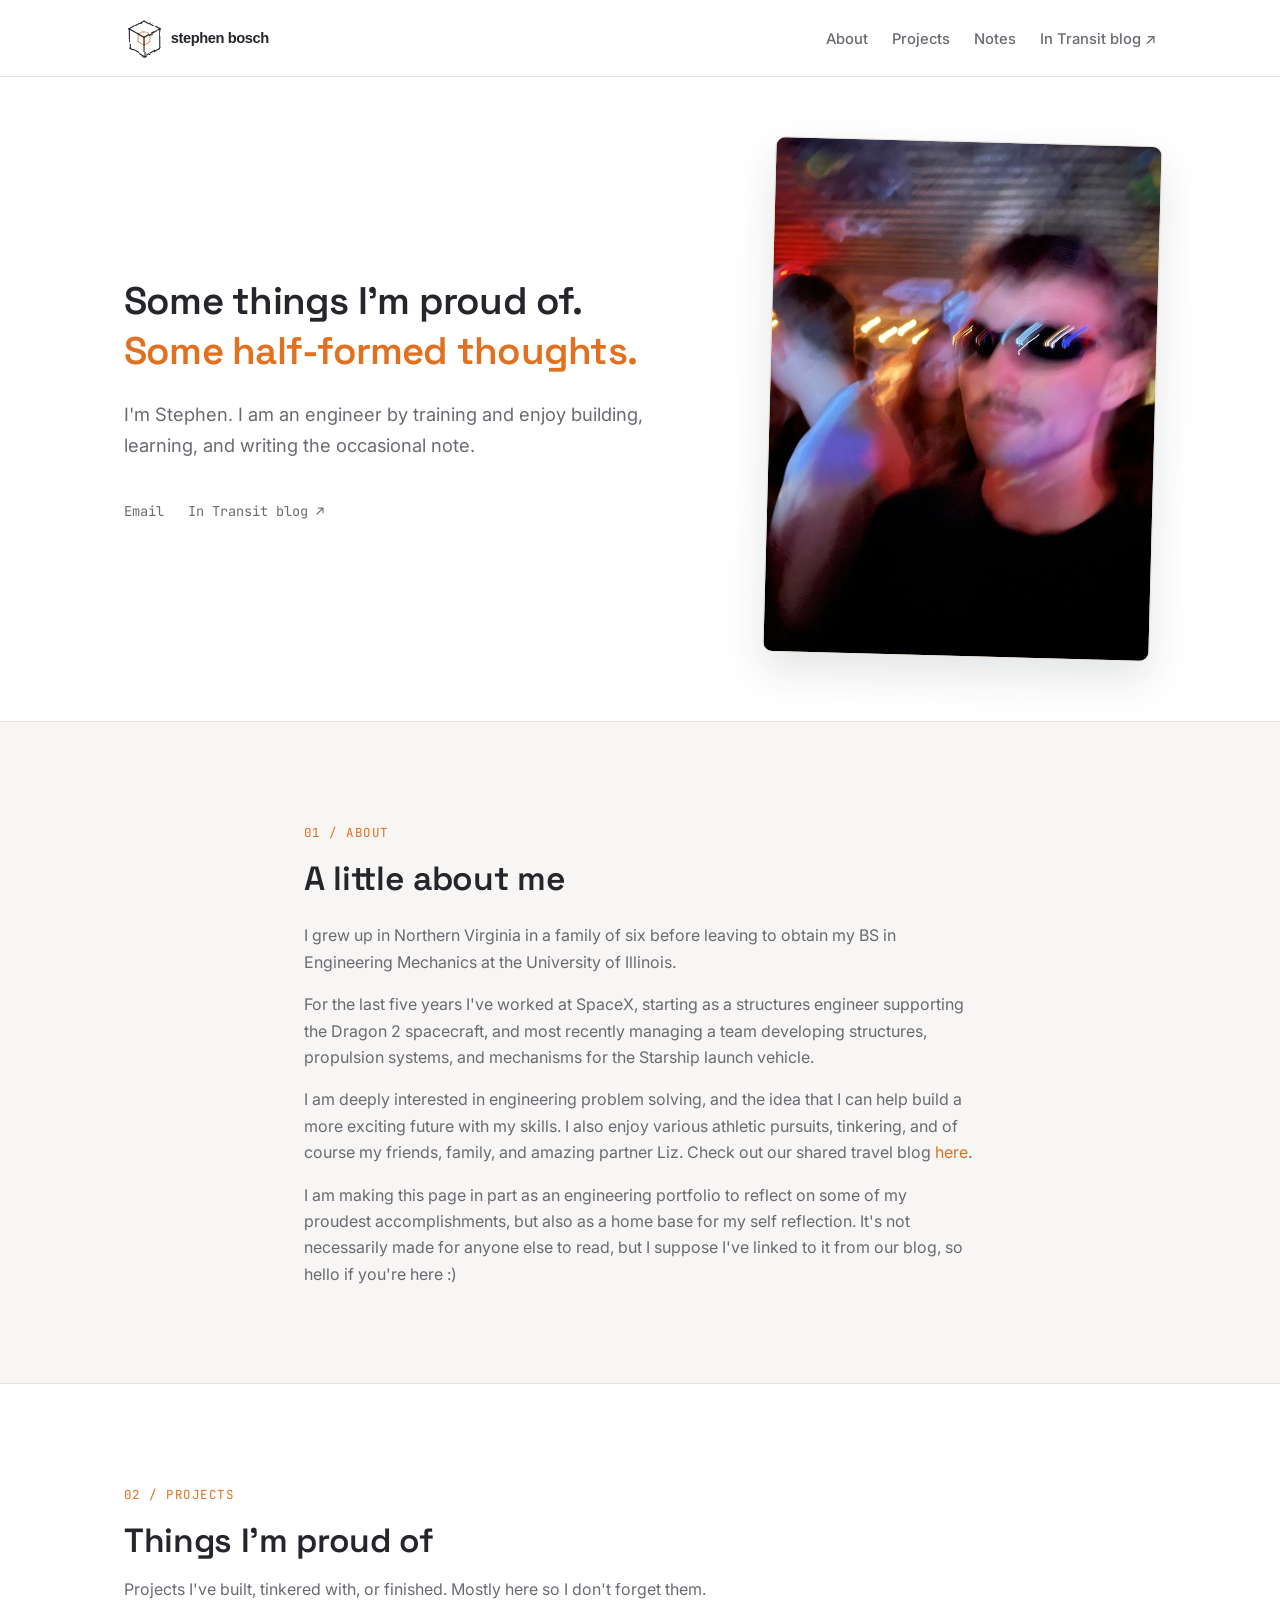
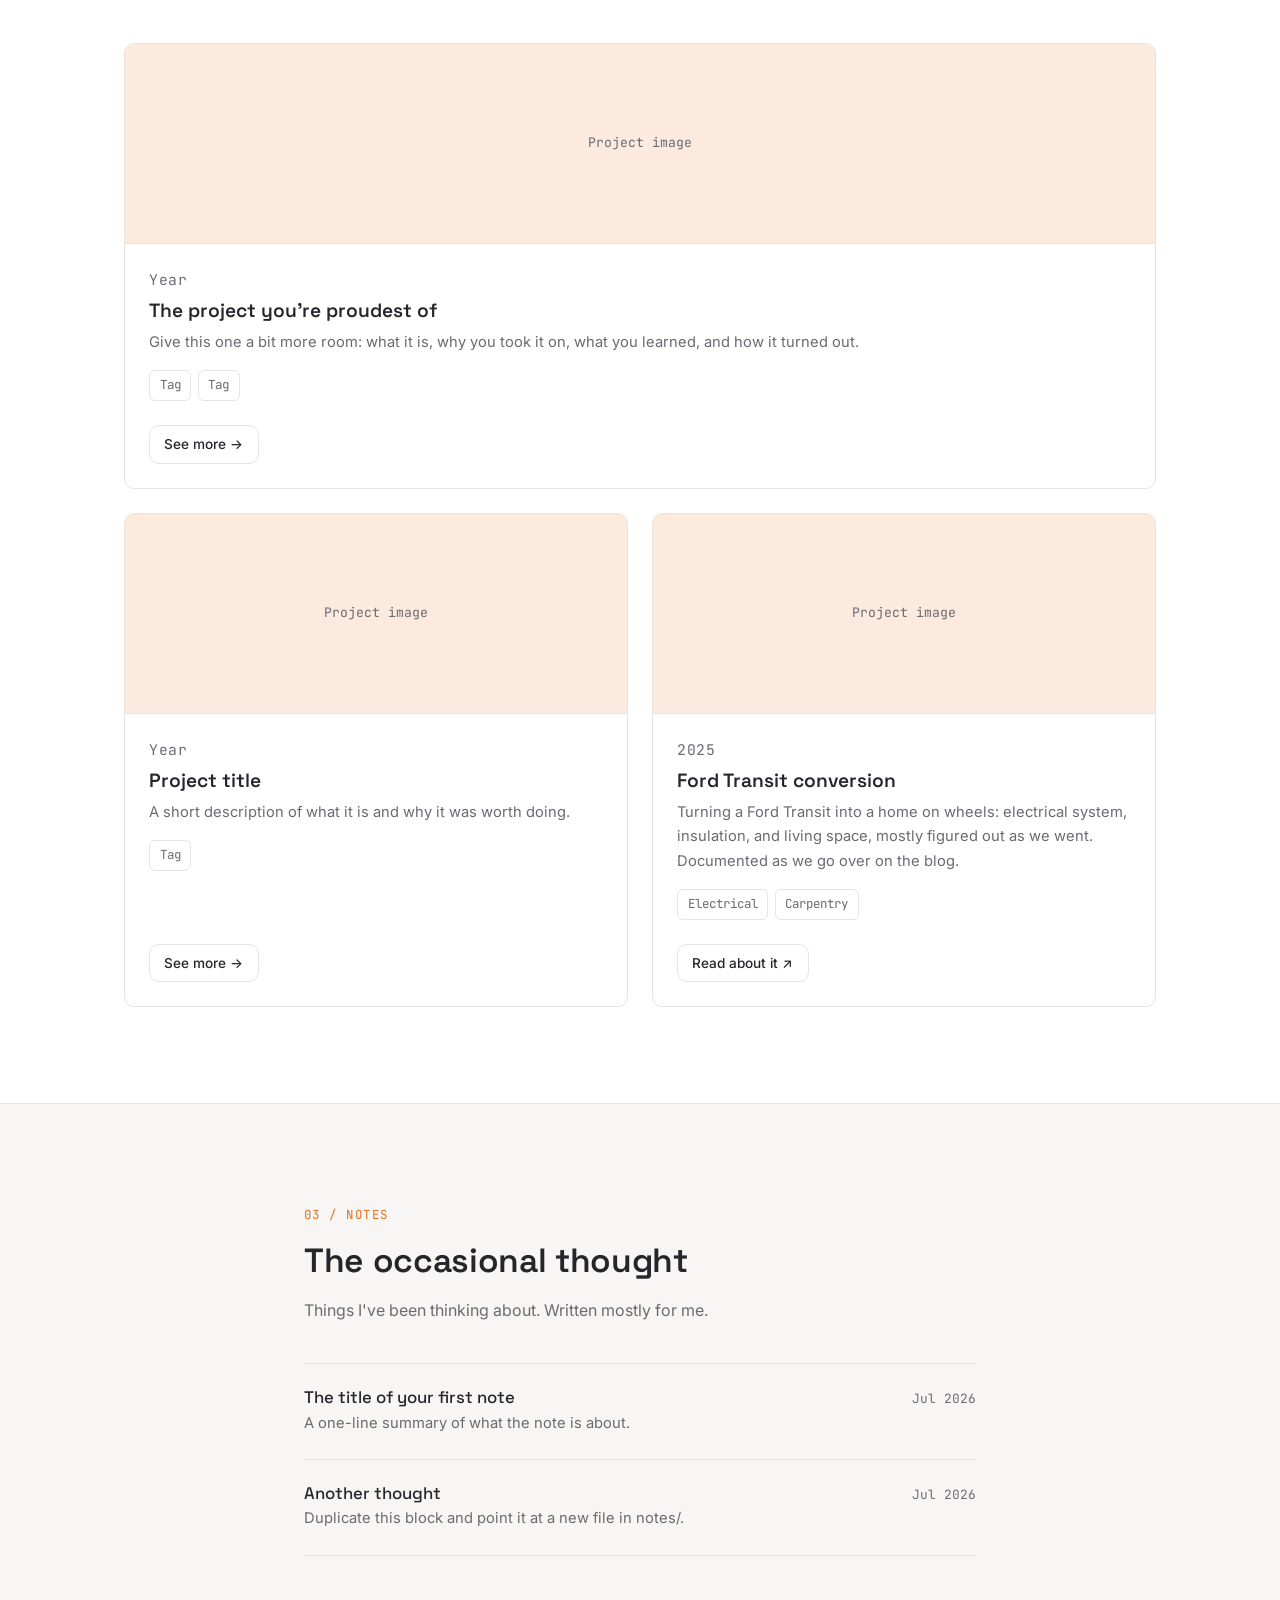
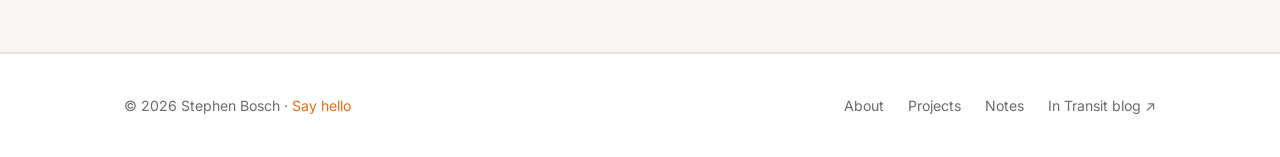
==== commit 0672e2cd: "misc updates" ====
--- a/index.html
+++ b/index.html
@@ -4,7 +4,7 @@
   <meta charset="UTF-8" />
   <meta name="viewport" content="width=device-width, initial-scale=1.0" />
   <title>Stephen Bosch</title>
-  <meta name="description" content="Stephen Bosch's personal webpage — documentation of some of the projects I'm proud of, and a place to jot down the occasional thought." />
+  <meta name="description" content="About me: I am an engineer by training and enjoy building, learning, and writing the occasional note." />
 
   <link rel="stylesheet" href="style.css" />
 
@@ -34,7 +34,7 @@
         <li><a href="#projects">Projects</a></li>
         <li><a href="#notes">Notes</a></li>
         <!-- Link across to the travel blog -->
-        <li><a href="https://2intransit.com">In Transit ↗</a></li>
+        <li><a href="https://2intransit.com">In Transit blog ↗</a></li>
       </ul>
     </div>
   </nav>
@@ -47,12 +47,11 @@
       <div class="hero-grid">
 
         <div>
-          <h1>Hi, I'm <span class="accent">Stephen</span>.</h1>
+          <h1>Some things I'm proud of.<br /><span class="accent">Some half-formed thoughts.</span></h1>
 
           <p class="hero-sub">
-            This is my personal webpage — a personal documentation of some of
-            the projects I'm proud of, and a place for me to jot down the
-            occasional thought.
+            I'm Stephen. I am an engineer by training and enjoy building,
+            learning, and writing the occasional note.
           </p>
 
           <!--
@@ -61,19 +60,16 @@
           -->
           <div class="hero-links">
             <a href="mailto:sabosch2@gmail.com">Email</a>
-            <a href="#">GitHub ↗</a>
-            <a href="https://2intransit.com">In Transit ↗</a>
+            <a href="https://2intransit.com">In Transit blog ↗</a>
           </div>
         </div>
 
         <!--
-          YOUR PHOTO.
-          Once the image file is in the assets folder, replace the placeholder
-          text below with:
-            <img src="assets/stephen.jpg" alt="Stephen Bosch" />
+          YOUR PHOTO. To swap it out, drop a new image in the assets folder
+          and change the src below to point at it.
         -->
         <figure class="hero-photo">
-          <span>Your photo</span>
+          <img src="assets/stephen.jpg" alt="Stephen Bosch" />
         </figure>
 
       </div>
@@ -88,23 +84,33 @@
       <h2>A little about me</h2>
 
       <!--
-        BIO — a few short paragraphs, written in the first person. No need to
+        BIO - a few short paragraphs, written in the first person. No need to
         sell anything here; just say who you are and what you're into.
       -->
       <div class="about-body" style="margin-top: var(--sp-3);">
         <p>
-          I'm [what you do] based in [location]. Replace this with your own
-          introduction — what you spend your time on, what you're curious
-          about, how you ended up here.
-        </p>
-        <p>
-          A second paragraph could cover your background, or the kinds of
-          problems and projects you're drawn to.
-        </p>
-        <p>
-          Outside of that I'm usually somewhere in transit — building a van
-          with my partner Liz and heading out on the road. That story lives
-          over on <a href="https://2intransit.com">In Transit</a>.
+          I grew up in Northern Virginia in a family of six before leaving to
+          obtain my BS in Engineering Mechanics at the University of Illinois.
+        </p>
+        <p>
+          For the last five years I've worked at SpaceX, starting as a
+          structures engineer supporting the Dragon 2 spacecraft, and most
+          recently managing a team developing structures, propulsion systems,
+          and mechanisms for the Starship launch vehicle.
+        </p>
+        <p>
+          I am deeply interested in engineering problem solving, and the idea
+          that I can help build a more exciting future with my skills. I also
+          enjoy various athletic pursuits, tinkering, and of course my
+          friends, family, and amazing partner Liz. Check out our shared
+          travel blog <a href="https://2intransit.com">here</a>.
+        </p>
+        <p>
+          I am making this page in part as an engineering portfolio to reflect
+          on some of my proudest accomplishments, but also as a home base for
+          my self reflection. It's not necessarily made for anyone else to
+          read, but I suppose I've linked to it from our blog, so hello if
+          you're here :)
         </p>
       </div>
     </div>
@@ -120,12 +126,12 @@
     To remove one, delete the whole block.
 
     Card parts:
-      • Media — a photo, or the placeholder box.
-      • Year  — when you did it.
-      • Title — what it is.
-      • Text  — a few sentences. What it is, why you made it, how it went.
-      • Tags  — anything worth labelling it with.
-      • Links — somewhere to read or see more.
+      • Media - a photo, or the placeholder box.
+      • Year  - when you did it.
+      • Title - what it is.
+      • Text  - a few sentences. What it is, why you made it, how it went.
+      • Tags  - anything worth labelling it with.
+      • Links - somewhere to read or see more.
 
     Add class "card--featured" to make a card span the full width.
   -->
@@ -169,7 +175,7 @@
             <p class="card-year">Year</p>
             <h3>Project title</h3>
             <p>
-              A short description — what it is and why it was worth doing.
+              A short description of what it is and why it was worth doing.
             </p>
             <div class="card-tags">
               <span class="chip">Tag</span>
@@ -189,7 +195,7 @@
             <p class="card-year">2025</p>
             <h3>Ford Transit conversion</h3>
             <p>
-              Turning a Ford Transit into a home on wheels — electrical
+              Turning a Ford Transit into a home on wheels: electrical
               system, insulation, and living space, mostly figured out as we
               went. Documented as we go over on the blog.
             </p>
@@ -263,7 +269,7 @@
         <a href="#about">About</a>
         <a href="#projects">Projects</a>
         <a href="#notes">Notes</a>
-        <a href="https://2intransit.com">In Transit ↗</a>
+        <a href="https://2intransit.com">In Transit blog ↗</a>
       </nav>
     </div>
   </footer>
--- a/style.css
+++ b/style.css
@@ -1,11 +1,11 @@
 /* =========================================================================
-   stephen-bosch.com — personal webpage stylesheet
+   stephen-bosch.com - personal webpage stylesheet
    -------------------------------------------------------------------------
    A standalone site, separate from the In Transit travel blog. It has its
    own look on purpose: cleaner and more typographic than 2intransit.com.
 
    Structure of this file:
-     1. Design tokens (colours, fonts, spacing) — change these to re-theme.
+     1. Design tokens (colours, fonts, spacing) - change these to re-theme.
      2. Base / resets
      3. Layout helpers (container, sections)
      4. Navigation
@@ -20,7 +20,7 @@
 
 /* ============================ 1. DESIGN TOKENS ========================== */
 :root {
-  /* Colours — matched to the logo: orange #E1701F + dark #24262B. */
+  /* Colours - matched to the logo: orange #E1701F + dark #24262B. */
   --bg:          #ffffff;   /* page background */
   --bg-alt:      #f7f6f4;   /* tinted section background (warm) */
   --ink:         #24262B;   /* main text (matches the logo's dark) */
@@ -30,7 +30,7 @@
   --accent-dark: #c25f14;   /* accent on hover */
   --accent-soft: #fbeadd;   /* very light accent tint */
 
-  /* Fonts — loaded from Google Fonts in the page <head> */
+  /* Fonts - loaded from Google Fonts in the page <head> */
   --font-head: 'Space Grotesk', 'Segoe UI', system-ui, sans-serif;
   --font-body: 'Inter', system-ui, -apple-system, sans-serif;
   --font-mono: 'JetBrains Mono', ui-monospace, 'SF Mono', monospace;
@@ -107,7 +107,7 @@
 }
 .nav-logo span { color: var(--accent); }
 /* Logo height is tuned so the "stephen bosch" wordmark inside the SVG
-   renders at ~0.92rem — the same size as the nav links to its right. */
+   renders at ~0.92rem - the same size as the nav links to its right. */
 .nav-logo img { height: 44px; width: auto; display: block; }
 
 .nav-links { list-style: none; display: flex; gap: var(--sp-3); align-items: center; }
@@ -137,6 +137,9 @@
   display: grid; grid-template-columns: 1.2fr 0.8fr;
   gap: var(--sp-5); align-items: center;
 }
+/* Sized so each sentence of the headline fits on its own line - the <br>
+   in the HTML controls where it breaks. Shrink this if you lengthen it. */
+.hero h1 { font-size: clamp(1.6rem, 3.2vw, 2.4rem); line-height: 1.3; }
 .hero h1 .accent { color: var(--accent); }
 .hero-sub { font-size: 1.15rem; max-width: 50ch; margin-top: var(--sp-3); }
 
@@ -213,7 +216,7 @@
 .note-header h1 { font-size: clamp(1.9rem, 4vw, 2.6rem); }
 .note-header .note-date { display: block; margin-bottom: var(--sp-2); }
 
-/* Body text of a note — comfortable reading measure */
+/* Body text of a note - comfortable reading measure */
 .prose { padding-block: var(--sp-4) var(--sp-6); }
 .prose p { font-size: 1.05rem; color: var(--ink); }
 .prose p + p { margin-top: var(--sp-3); }
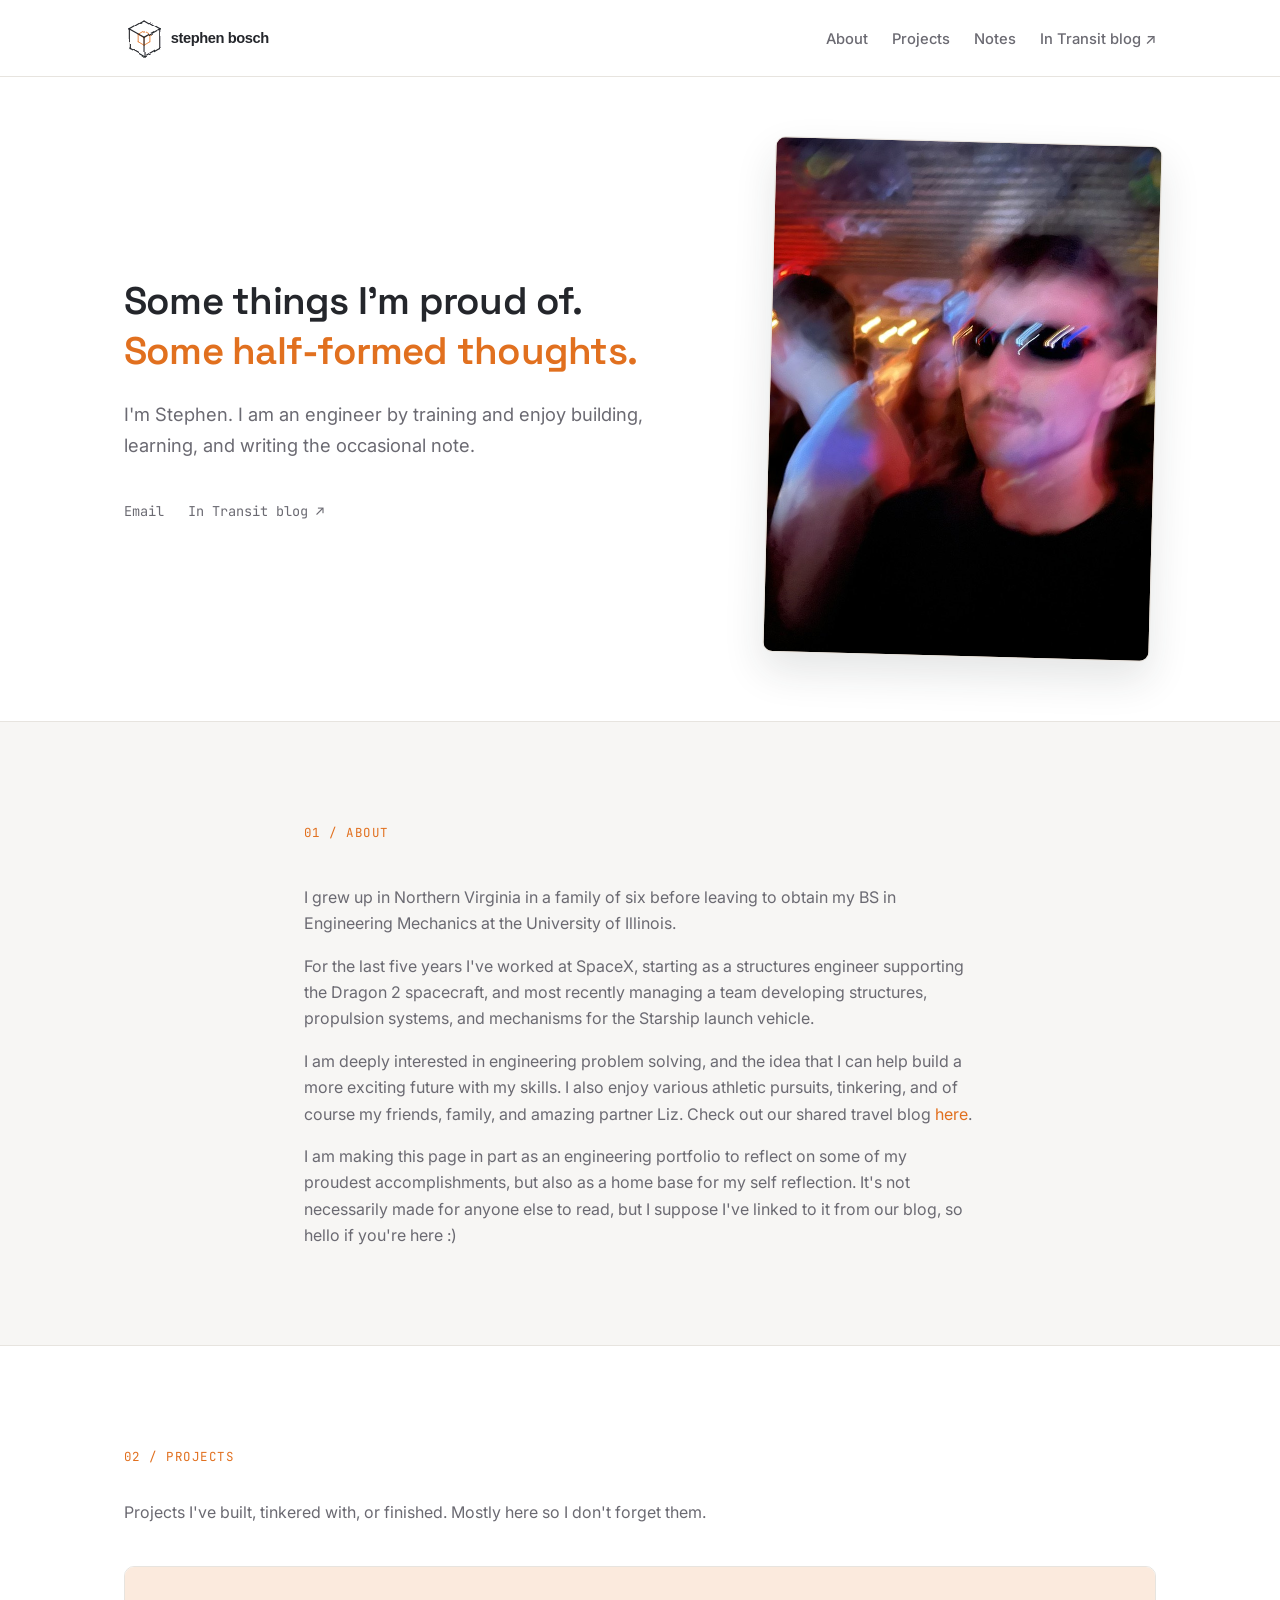
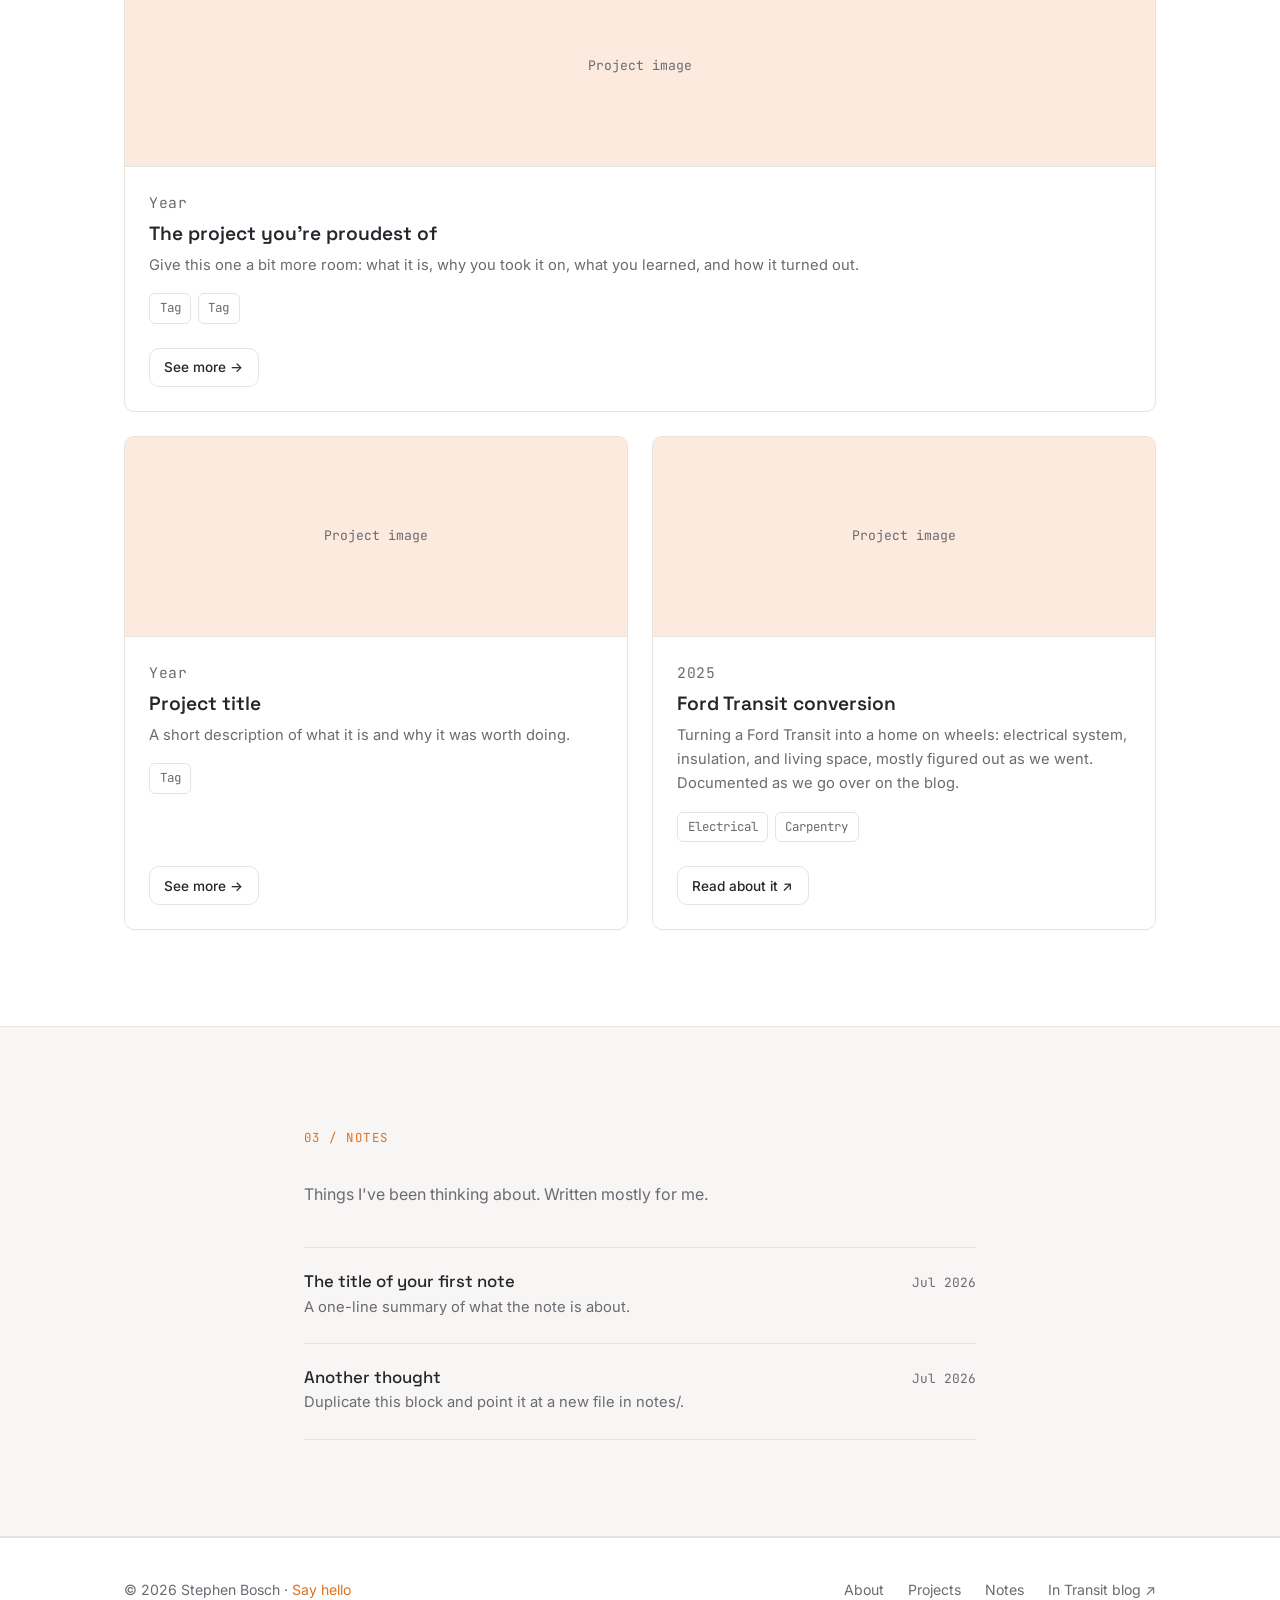
==== commit c76701b9: "Update index.html" ====
--- a/index.html
+++ b/index.html
@@ -81,7 +81,6 @@
   <section id="about" class="section section--alt">
     <div class="container container--narrow">
       <span class="eyebrow">01 / About</span>
-      <h2>A little about me</h2>
 
       <!--
         BIO - a few short paragraphs, written in the first person. No need to
@@ -138,7 +137,6 @@
   <section id="projects" class="section">
     <div class="container">
       <span class="eyebrow">02 / Projects</span>
-      <h2>Things I'm proud of</h2>
       <p class="section-lead">
         Projects I've built, tinkered with, or finished. Mostly here so I
         don't forget them.
@@ -228,7 +226,6 @@
   <section id="notes" class="section section--alt">
     <div class="container container--narrow">
       <span class="eyebrow">03 / Notes</span>
-      <h2>The occasional thought</h2>
       <p class="section-lead">
         Things I've been thinking about. Written mostly for me.
       </p>
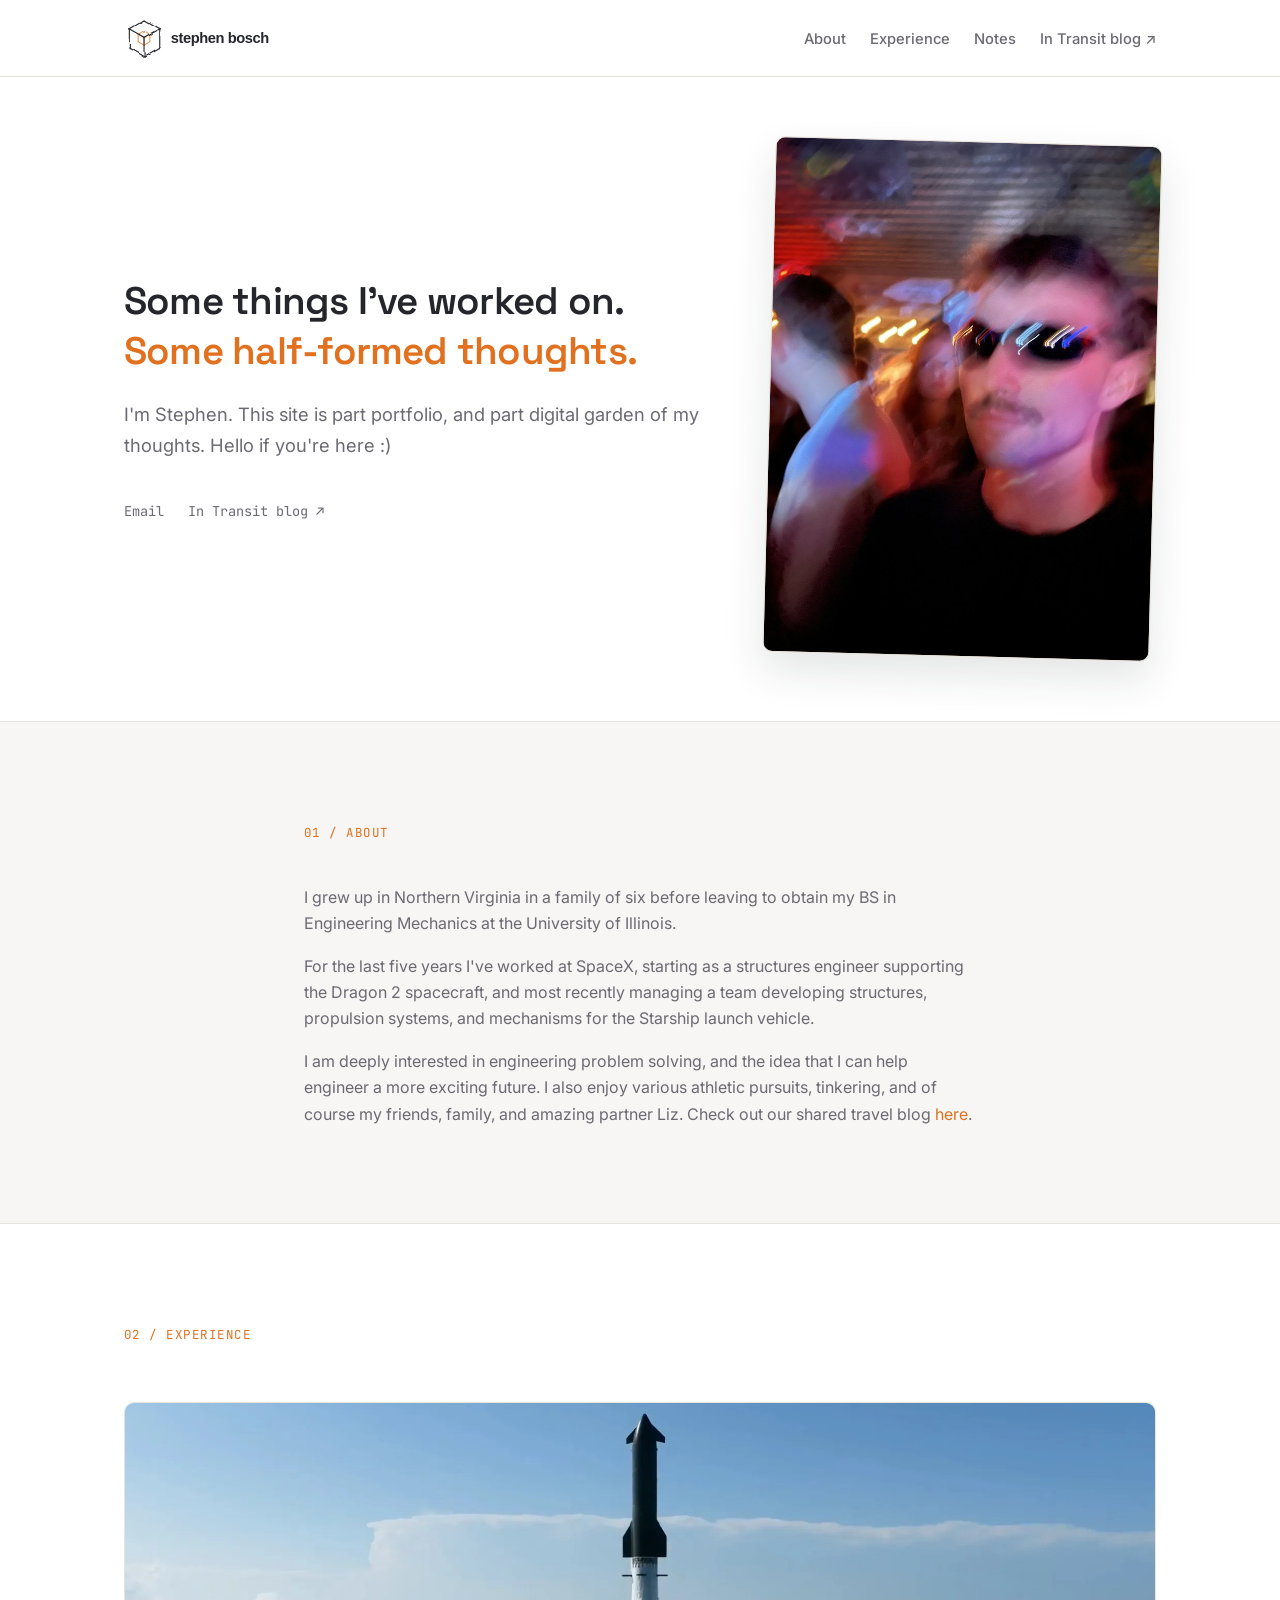
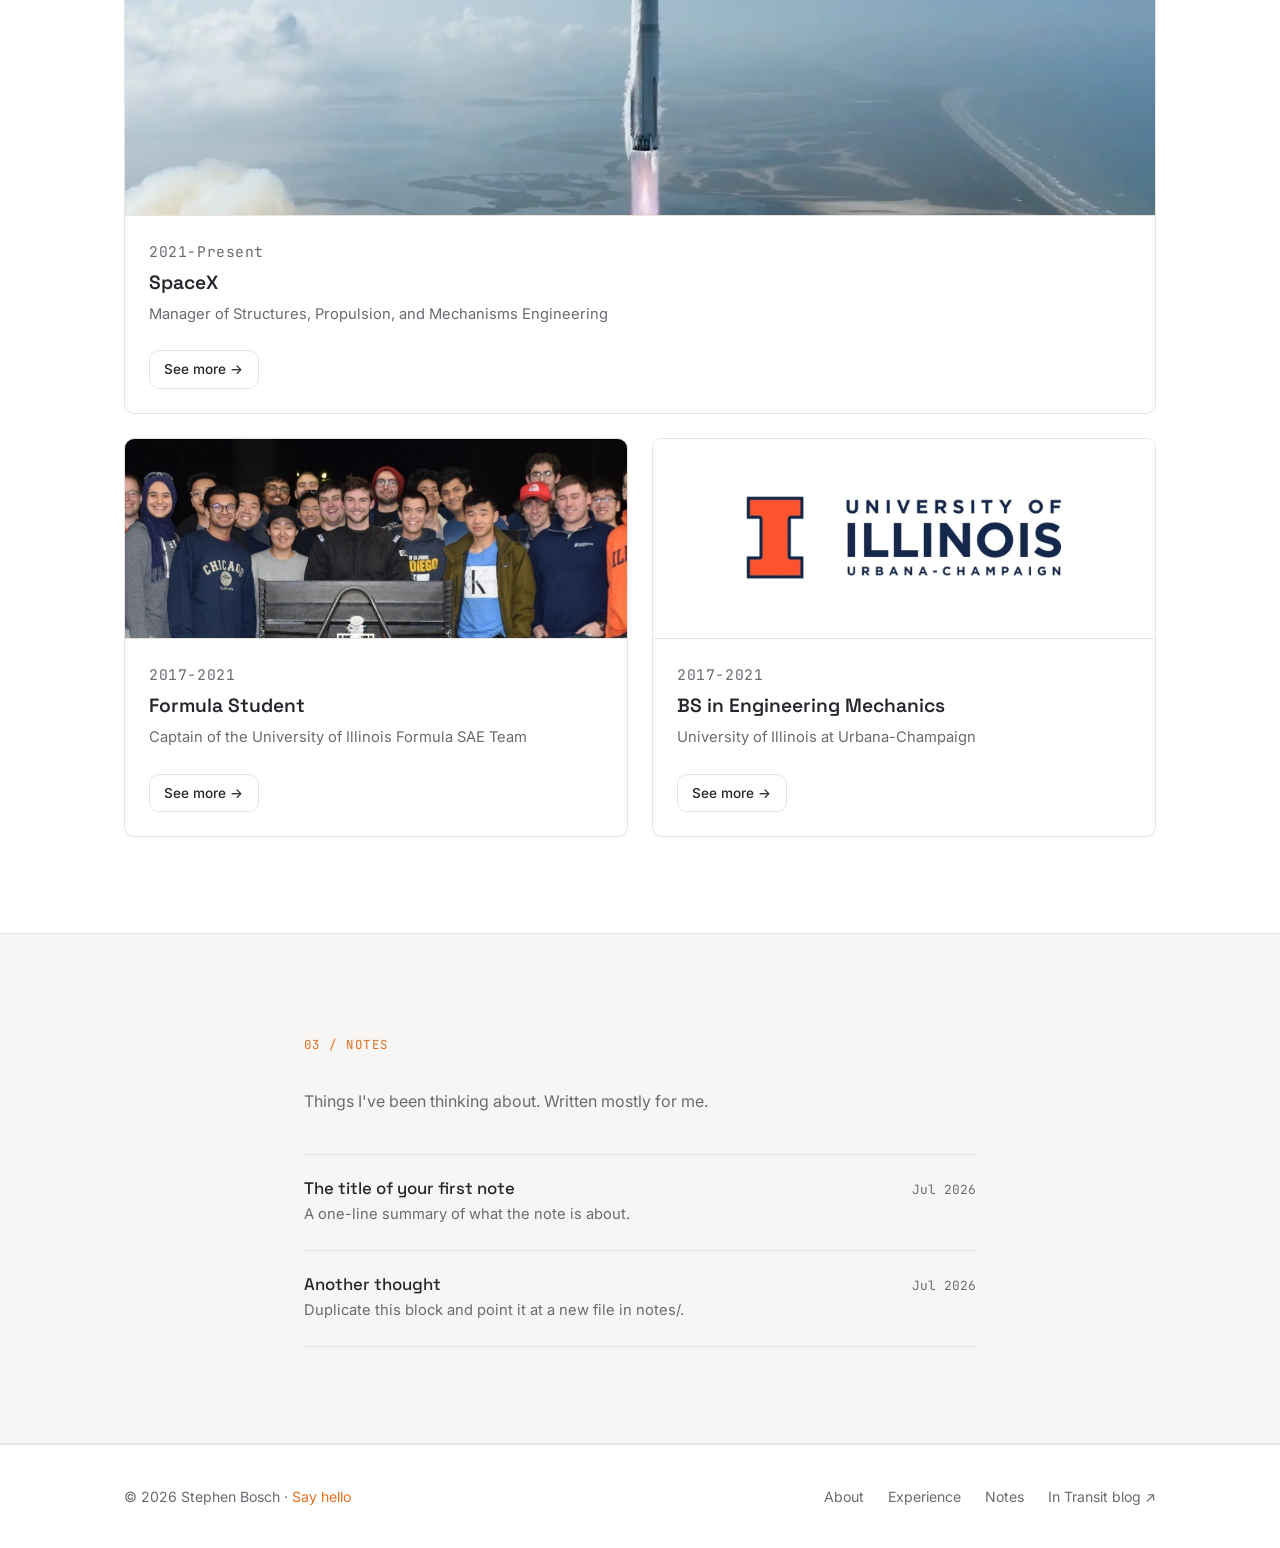
==== commit 0b6dde60: "major overhaul/updates" ====
--- a/index.html
+++ b/index.html
@@ -31,7 +31,7 @@
       </a>
       <ul class="nav-links">
         <li><a href="#about">About</a></li>
-        <li><a href="#projects">Projects</a></li>
+        <li><a href="#experience">Experience</a></li>
         <li><a href="#notes">Notes</a></li>
         <!-- Link across to the travel blog -->
         <li><a href="https://2intransit.com">In Transit blog ↗</a></li>
@@ -47,11 +47,10 @@
       <div class="hero-grid">
 
         <div>
-          <h1>Some things I'm proud of.<br /><span class="accent">Some half-formed thoughts.</span></h1>
+          <h1>Some things I've worked on.<br /><span class="accent">Some half-formed thoughts.</span></h1>
 
           <p class="hero-sub">
-            I'm Stephen. I am an engineer by training and enjoy building,
-            learning, and writing the occasional note.
+            I'm Stephen. This site is part portfolio, and part digital garden of my thoughts. Hello if you're here :)
           </p>
 
           <!--
@@ -99,17 +98,10 @@
         </p>
         <p>
           I am deeply interested in engineering problem solving, and the idea
-          that I can help build a more exciting future with my skills. I also
+          that I can help engineer a more exciting future. I also
           enjoy various athletic pursuits, tinkering, and of course my
           friends, family, and amazing partner Liz. Check out our shared
           travel blog <a href="https://2intransit.com">here</a>.
-        </p>
-        <p>
-          I am making this page in part as an engineering portfolio to reflect
-          on some of my proudest accomplishments, but also as a home base for
-          my self reflection. It's not necessarily made for anyone else to
-          read, but I suppose I've linked to it from our blog, so hello if
-          you're here :)
         </p>
       </div>
     </div>
@@ -129,80 +121,64 @@
       • Year  - when you did it.
       • Title - what it is.
       • Text  - a few sentences. What it is, why you made it, how it went.
-      • Tags  - anything worth labelling it with.
       • Links - somewhere to read or see more.
 
     Add class "card--featured" to make a card span the full width.
   -->
-  <section id="projects" class="section">
+  <section id="experience" class="section">
     <div class="container">
-      <span class="eyebrow">02 / Projects</span>
-      <p class="section-lead">
-        Projects I've built, tinkered with, or finished. Mostly here so I
-        don't forget them.
-      </p>
+      <span class="eyebrow">02 / Experience</span>
 
       <div class="project-grid">
 
         <!-- ===== FEATURED PROJECT (full width) ===== -->
         <article class="card card--featured">
-          <!-- Real image: replace this line with
-               <div class="card-media"><img src="assets/project-one.jpg" alt="..." /></div> -->
-          <div class="card-media">Project image</div>
+          <div class="card-media">
+            <img src="assets/starship-ascent.jpg" alt="Starship ascending over the Texas coast" />
+          </div>
           <div class="card-body">
-            <p class="card-year">Year</p>
-            <h3>The project you're proudest of</h3>
+            <p class="card-year">2021-Present</p>
+            <h3>SpaceX</h3>
             <p>
-              Give this one a bit more room: what it is, why you took it on,
-              what you learned, and how it turned out.
+              Manager of Structures, Propulsion, and Mechanisms Engineering
             </p>
-            <div class="card-tags">
-              <span class="chip">Tag</span>
-              <span class="chip">Tag</span>
-            </div>
             <div class="card-links">
-              <a href="#" class="btn btn-ghost btn--sm">See more →</a>
+              <a href="experience/spacex.html" class="btn btn-ghost btn--sm">See more →</a>
             </div>
           </div>
         </article>
 
         <!-- ===== PROJECT CARD (copy this block for each new project) ===== -->
         <article class="card">
-          <div class="card-media">Project image</div>
+          <!-- A photo, so it fills the box and crops to fit -->
+          <div class="card-media">
+            <img src="assets/fsae.jpg" alt="The University of Illinois Formula SAE team" />
+          </div>
           <div class="card-body">
-            <p class="card-year">Year</p>
-            <h3>Project title</h3>
+            <p class="card-year">2017-2021</p>
+            <h3>Formula Student</h3>
             <p>
-              A short description of what it is and why it was worth doing.
+              Captain of the University of Illinois Formula SAE Team
             </p>
-            <div class="card-tags">
-              <span class="chip">Tag</span>
-            </div>
             <div class="card-links">
-              <a href="#" class="btn btn-ghost btn--sm">See more →</a>
+              <a href="experience/formula-student.html" class="btn btn-ghost btn--sm">See more →</a>
             </div>
           </div>
         </article>
 
-        <!-- ===== EXAMPLE: THE VAN BUILD =====
-             A filled-in example so you can see how a real card looks.
-             Keep it, edit it, or delete it. -->
         <article class="card">
-          <div class="card-media">Project image</div>
+          <!-- A logo, so it uses the --logo variant: shown whole, not cropped -->
+          <div class="card-media card-media--logo">
+            <img src="assets/logo-illinois.png" alt="University of Illinois Urbana-Champaign" />
+          </div>
           <div class="card-body">
-            <p class="card-year">2025</p>
-            <h3>Ford Transit conversion</h3>
+            <p class="card-year">2017-2021</p>
+            <h3>BS in Engineering Mechanics</h3>
             <p>
-              Turning a Ford Transit into a home on wheels: electrical
-              system, insulation, and living space, mostly figured out as we
-              went. Documented as we go over on the blog.
+              University of Illinois at Urbana-Champaign
             </p>
-            <div class="card-tags">
-              <span class="chip">Electrical</span>
-              <span class="chip">Carpentry</span>
-            </div>
             <div class="card-links">
-              <a href="https://2intransit.com" class="btn btn-ghost btn--sm">Read about it ↗</a>
+              <a href="experience/university-of-illinois.html" class="btn btn-ghost btn--sm">See more →</a>
             </div>
           </div>
         </article>
@@ -264,7 +240,7 @@
       <p>© <span id="year"></span> Stephen Bosch · <a href="mailto:sabosch2@gmail.com">Say hello</a></p>
       <nav class="footer-links">
         <a href="#about">About</a>
-        <a href="#projects">Projects</a>
+        <a href="#experience">Experience</a>
         <a href="#notes">Notes</a>
         <a href="https://2intransit.com">In Transit blog ↗</a>
       </nav>
--- a/style.css
+++ b/style.css
@@ -175,6 +175,11 @@
 }
 .card:hover { border-color: var(--accent); transform: translateY(-2px); box-shadow: 0 10px 30px rgba(36,38,43,0.06); }
 .card--featured { grid-column: 1 / -1; }
+/* The featured card is full width. Its image box is set to the exact aspect
+   ratio of the Starship ascent photo (2000 x 800), so the photo is never
+   cropped no matter how wide the screen is. If you swap in a different
+   image, update this ratio to match it. */
+.card--featured .card-media { height: auto; aspect-ratio: 2000 / 800; }
 
 .card-media {
   height: 200px; background: var(--accent-soft);
@@ -182,7 +187,18 @@
   color: var(--ink-soft); font-family: var(--font-mono); font-size: 0.82rem;
   border-bottom: 1px solid var(--line);
 }
+/* A photo fills the whole box, cropping to fit. */
 .card-media img { width: 100%; height: 100%; object-fit: cover; display: block; }
+
+/* A LOGO must never be cropped, so this variant shows it whole, centred and
+   padded on a plain background. Add the class alongside .card-media:
+     <div class="card-media card-media--logo"><img src="..." alt="..." /></div> */
+.card-media--logo { background: var(--bg); padding: var(--sp-4); }
+.card-media--logo img {
+  width: 100%; height: 100%;
+  object-fit: contain;      /* show the whole logo, don't crop it */
+  max-width: 320px;         /* keep it from getting comically large */
+}
 
 .card-body { padding: var(--sp-3); display: flex; flex-direction: column; flex: 1; }
 .card-year { font-family: var(--font-mono); font-size: 0.75rem; letter-spacing: 0.04em; color: var(--ink-soft); margin-bottom: var(--sp-1); }
@@ -228,6 +244,138 @@
 }
 .back-link { font-family: var(--font-mono); font-size: 0.85rem; }
 
+/* ==================== 9b. EXPERIENCE DETAIL PAGES ==================== */
+/* Used by the pages in the experience/ folder. Each page has a header
+   (title + role + dates) and then one ".activity" block per thing you
+   worked on there. */
+
+.exp-header { padding-block: var(--sp-5) var(--sp-4); border-bottom: 1px solid var(--line); }
+.exp-header h1 { font-size: clamp(1.9rem, 4vw, 2.6rem); }
+.exp-role { font-size: 1.05rem; color: var(--ink-soft); margin-top: var(--sp-1); }
+.exp-dates {
+  font-family: var(--font-mono); font-size: 0.8rem; color: var(--ink-soft);
+  display: block; margin-bottom: var(--sp-2);
+}
+
+/* The opening paragraph of the page, set a little larger.
+   Capped so the line length stays readable on a wide screen. */
+.exp-lead { font-size: 1.1rem; color: var(--ink); margin-top: var(--sp-3); max-width: 62ch; }
+
+/* ---- Activity blocks ----
+   Each activity is text on one side and its photo on the other. The photo
+   automatically alternates sides: right on the 1st, 3rd, 5th block, and
+   left on the 2nd, 4th, 6th. You don't have to do anything to make that
+   happen - just add blocks in order and the pattern takes care of itself. */
+.activity {
+  display: grid;
+  grid-template-columns: 1fr 1fr;
+  gap: var(--sp-5);
+  align-items: center;
+  padding-top: var(--sp-5);
+  margin-top: var(--sp-5);
+  border-top: 1px solid var(--line);
+}
+.activity:first-of-type { padding-top: var(--sp-2); margin-top: var(--sp-2); border-top: none; }
+
+/* This one line is what flips the photo to the left on every other block */
+.activity:nth-of-type(even) .activity-media { order: -1; }
+
+.activity h2 { margin-bottom: var(--sp-1); }
+.activity-meta {
+  font-family: var(--font-mono); font-size: 0.78rem; letter-spacing: 0.04em;
+  color: var(--ink-soft); margin-bottom: var(--sp-2);
+}
+.activity-body p + p { margin-top: var(--sp-2); }
+
+/* The photo column. If you put more than one photo in here they simply
+   stack on top of each other with a gap between. */
+.activity-media { display: flex; flex-direction: column; gap: var(--sp-2); }
+
+.activity-photo {
+  margin: 0;
+  aspect-ratio: 4 / 3;
+  border-radius: var(--radius);
+  border: 1px solid var(--line);
+  background: var(--accent-soft);
+  overflow: hidden;
+  /* centres the "Photo" placeholder text until a real image is added */
+  display: flex; align-items: center; justify-content: center;
+  color: var(--ink-soft); font-family: var(--font-mono); font-size: 0.82rem;
+}
+.activity-photo img { width: 100%; height: 100%; object-fit: cover; display: block; }
+
+/* Optional caption under a photo */
+.activity-caption {
+  font-size: 0.8rem; color: var(--ink-soft); margin-top: var(--sp-1);
+  text-align: center;
+}
+
+/* ---- Photo collage ----
+   A 2x2 grid of photos for a section that has several images instead of one.
+   Use it in place of a single .activity-photo:
+     <div class="activity-media">
+       <div class="activity-collage">
+         <figure><img src="..." alt="..." /></figure>   (x4)
+       </div>
+     </div>
+   Each tile keeps a 16:9 shape, which matches these photos, so nothing
+   important gets cropped out. */
+.activity-collage {
+  display: grid;
+  grid-template-columns: 1fr 1fr;
+  gap: var(--sp-1);
+}
+.activity-collage figure {
+  margin: 0;
+  aspect-ratio: 16 / 9;
+  border-radius: 6px;
+  overflow: hidden;
+  border: 1px solid var(--line);
+  background: var(--accent-soft);
+}
+.activity-collage img {
+  width: 100%; height: 100%; object-fit: cover; display: block;
+  transition: transform 200ms ease;
+}
+.activity-collage figure:hover img { transform: scale(1.04); }
+
+/* A "--stack" collage is a single column of images rather than a 2x2 grid.
+   Good when a section has two near-square images. The tiles use a 5:4 shape,
+   which is gentle enough that near-square photos aren't cropped much. */
+.activity-collage--stack { grid-template-columns: 1fr; }
+.activity-collage--stack figure { aspect-ratio: 5 / 4; }
+
+/* A "--pair" collage puts two images SIDE BY SIDE at a near-square shape, so
+   two roughly-square photos sit together without being cropped much. This
+   keeps the section short (about the height of one photo) rather than stacking
+   into a tall block. */
+.activity-collage--pair { grid-template-columns: 1fr 1fr; align-items: center; }
+.activity-collage--pair figure { aspect-ratio: 1 / 1; }
+
+/* Like --pair, but tiles keep a 3:2 landscape shape. Use for two wide photos
+   (e.g. action shots) so they sit side by side without being cropped. */
+.activity-collage--pair-wide { grid-template-columns: 1fr 1fr; align-items: center; }
+.activity-collage--pair-wide figure { aspect-ratio: 3 / 2; }
+
+/* ---- Bottom bar linking to the other experience pages ----
+   Back link on the left, the two sibling pages on the right, so no page
+   is a dead end. Kept deliberately quiet so it doesn't compete with the
+   content above it. */
+.exp-footer-nav {
+  margin-top: var(--sp-6);
+  padding-top: var(--sp-3);
+  border-top: 1px solid var(--line);
+  display: flex; justify-content: space-between; align-items: center;
+  gap: var(--sp-3); flex-wrap: wrap;
+}
+.exp-siblings { display: flex; align-items: center; gap: var(--sp-3); flex-wrap: wrap; }
+.exp-siblings-label {
+  font-family: var(--font-mono); font-size: 0.75rem; letter-spacing: 0.08em;
+  text-transform: uppercase; color: var(--ink-soft);
+}
+.exp-siblings a { font-size: 0.9rem; color: var(--ink); }
+.exp-siblings a:hover { color: var(--accent); }
+
 /* ============================ 10. FOOTER ============================== */
 .footer { border-top: 1px solid var(--line); padding-block: var(--sp-4); }
 .footer-inner {
@@ -247,5 +395,11 @@
   .nav-links { gap: var(--sp-2); }
   .nav-links a { font-size: 0.85rem; }
   .nav-logo img { height: 36px; }
+
+  /* On a phone there's no room for two columns, so the photo drops below
+     the text and the left/right alternation is switched off. */
+  .activity { grid-template-columns: 1fr; gap: var(--sp-3); }
+  .activity:nth-of-type(even) .activity-media { order: 0; }
+
   :root { --sp-6: 4rem; --sp-5: 3rem; }
 }
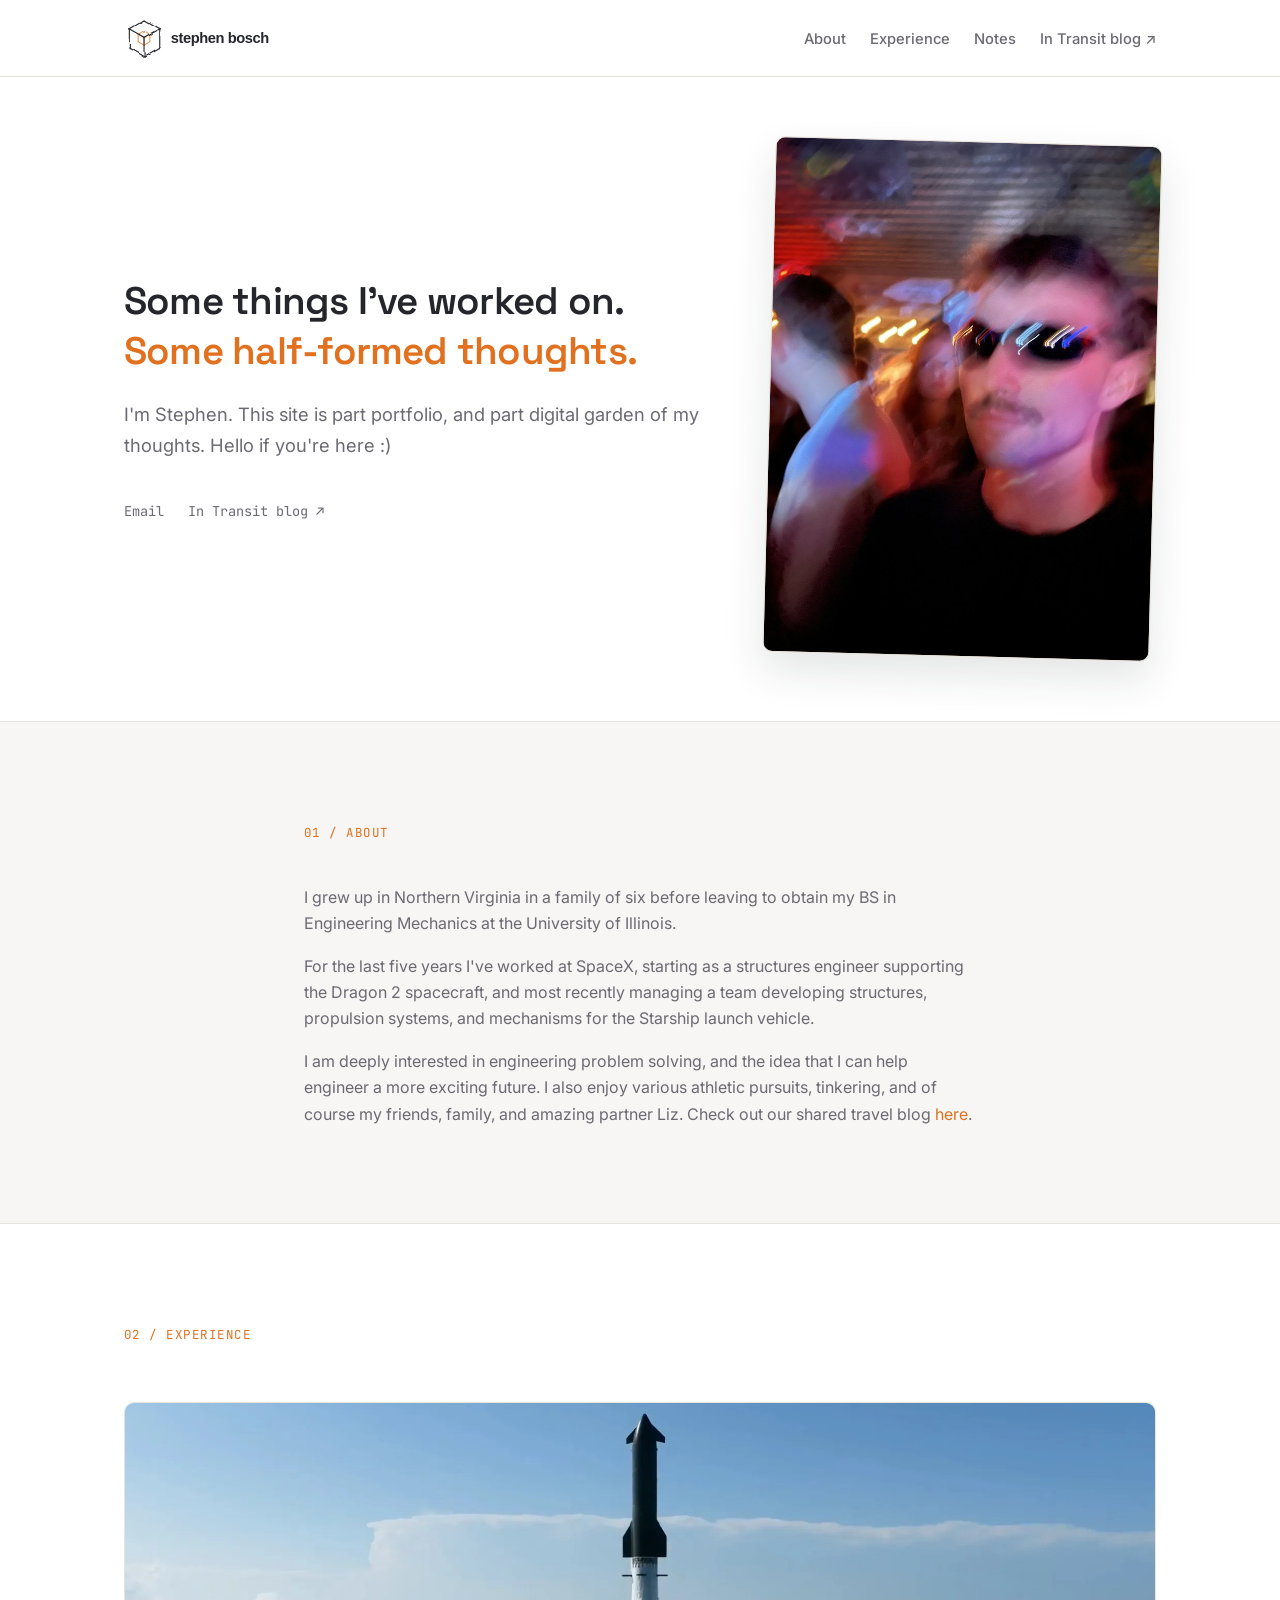
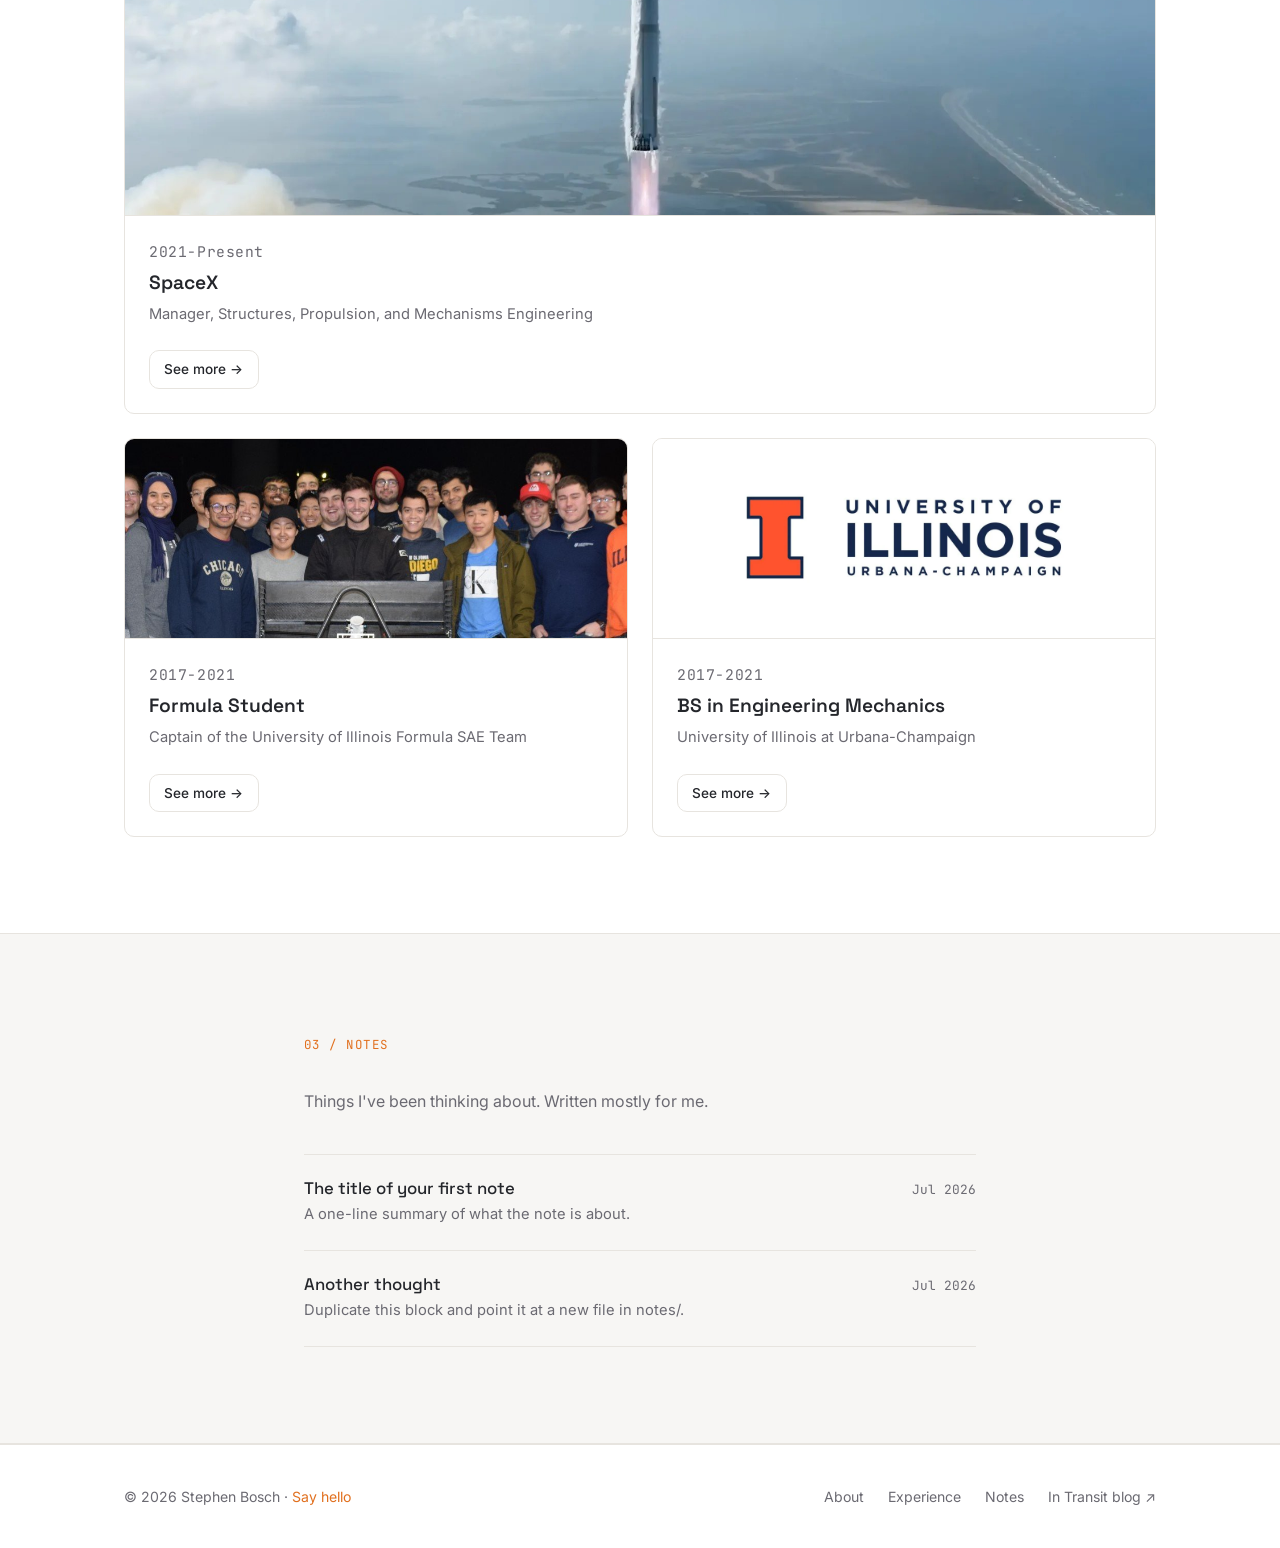
==== commit 90142212: "major updates" ====
--- a/index.html
+++ b/index.html
@@ -140,7 +140,7 @@
             <p class="card-year">2021-Present</p>
             <h3>SpaceX</h3>
             <p>
-              Manager of Structures, Propulsion, and Mechanisms Engineering
+              Manager, Structures, Propulsion, and Mechanisms Engineering
             </p>
             <div class="card-links">
               <a href="experience/spacex.html" class="btn btn-ghost btn--sm">See more →</a>
--- a/style.css
+++ b/style.css
@@ -287,6 +287,15 @@
 }
 .activity-body p + p { margin-top: var(--sp-2); }
 
+/* A list of awards/honours. Each item is an award name, its year, and a
+   short description. To add one, copy a <li> block. */
+.awards { list-style: none; margin-top: var(--sp-2); }
+.awards li { padding-block: var(--sp-2); border-top: 1px solid var(--line); }
+.awards li:first-child { border-top: none; }
+.award-name { font-weight: 600; color: var(--ink); }
+.award-year { font-family: var(--font-mono); font-size: 0.78rem; color: var(--ink-soft); margin-left: 0.5rem; }
+.award-desc { font-size: 0.9rem; color: var(--ink-soft); margin-top: 0.25rem; }
+
 /* The photo column. If you put more than one photo in here they simply
    stack on top of each other with a gap between. */
 .activity-media { display: flex; flex-direction: column; gap: var(--sp-2); }
@@ -303,6 +312,11 @@
   color: var(--ink-soft); font-family: var(--font-mono); font-size: 0.82rem;
 }
 .activity-photo img { width: 100%; height: 100%; object-fit: cover; display: block; }
+
+/* For a LOGO rather than a photo: show it whole (never cropped), centred on
+   its own background colour so it fills the slot seamlessly. Set the colour
+   inline to match the logo, e.g. style="background:#12294B". */
+.activity-photo--logo img { object-fit: contain; padding: var(--sp-3); }
 
 /* Optional caption under a photo */
 .activity-caption {
@@ -345,6 +359,19 @@
 .activity-collage--stack { grid-template-columns: 1fr; }
 .activity-collage--stack figure { aspect-ratio: 5 / 4; }
 
+/* An "--gallery" activity breaks out of the two-column layout: the text sits
+   on its own, and a full-width row of photos runs beneath it. Good for a
+   section that has several photos rather than one. */
+.activity--gallery { display: block; }
+.activity-gallery { display: grid; grid-template-columns: repeat(3, 1fr); gap: var(--sp-2); margin-top: var(--sp-3); }
+.activity-gallery figure {
+  margin: 0; aspect-ratio: 4 / 3; border-radius: var(--radius); overflow: hidden;
+  border: 1px solid var(--line); background: var(--accent-soft);
+}
+.activity-gallery img { width: 100%; height: 100%; object-fit: cover; display: block; transition: transform 200ms ease; }
+.activity-gallery figure:hover img { transform: scale(1.04); }
+@media (max-width: 720px) { .activity-gallery { grid-template-columns: 1fr 1fr; } }
+
 /* A "--pair" collage puts two images SIDE BY SIDE at a near-square shape, so
    two roughly-square photos sit together without being cropped much. This
    keeps the section short (about the height of one photo) rather than stacking
